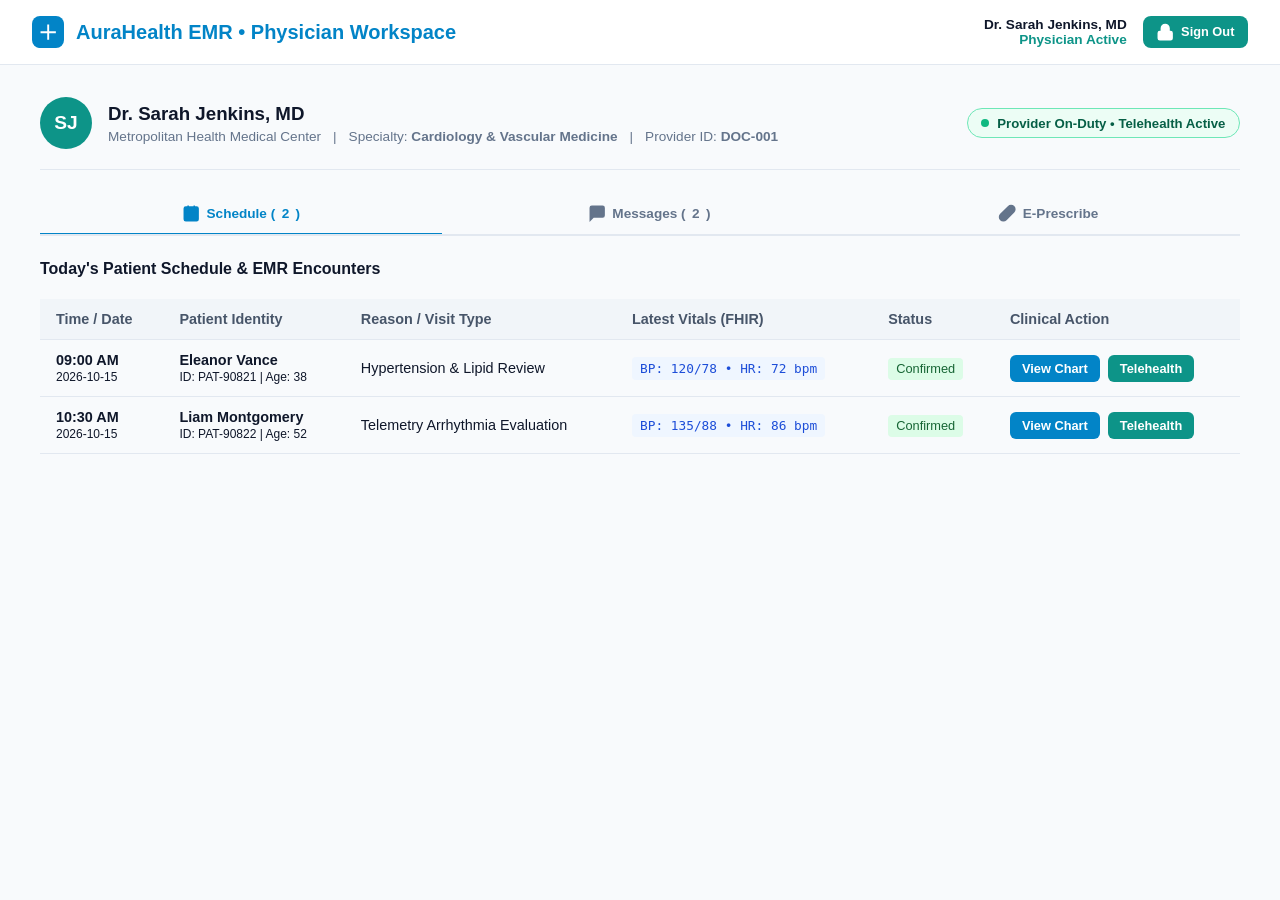
==== doctor-portal.html @ a536557d "Initial commit: Healthcare Management System with GitHub Pages CI/CD" ====
<!DOCTYPE html>
<html lang="en">
<head>
    <meta charset="UTF-8">
    <meta name="viewport" content="width=device-width, initial-scale=1.0">
    <title>Doctor Clinical Workspace | AuraHealth EMR</title>
    <link rel="stylesheet" href="ui.apps/src/main/content/jcr_root/apps/healthcare/clientlibs/clientlib-site/css/site.css">
    <style>
        .compose-card {
            background: #f8fafc;
            border: 1px solid #cbd5e1;
            border-radius: 10px;
            padding: 1.25rem;
            margin-bottom: 1.5rem;
        }
        .brand-icon-box {
            display: inline-flex;
            align-items: center;
            justify-content: center;
            width: 32px;
            height: 32px;
            background: #0284c7;
            color: #ffffff;
            border-radius: 8px;
        }
    </style>
</head>
<body>
    <!-- Doctor Specific Navigation -->
    <header class="app-header">
        <div class="brand-logo">
            <span class="brand-icon-box">
                <svg class="hc-icon" viewBox="0 0 24 24" fill="none" stroke="currentColor" stroke-width="2.5"><path d="M12 2v20M2 12h20"/></svg>
            </span>
            <span>AuraHealth EMR • Physician Workspace</span>
        </div>
        <div style="display:flex; align-items:center; gap: 1rem;">
            <div style="text-align: right; font-size: 0.85rem;">
                <strong id="hdrDocName">Dr. Sarah Jenkins, MD</strong>
                <div style="color: #0d9488; font-weight: 600;" id="hdrDocDept">Physician Active</div>
            </div>
            <button class="btn btn-secondary" style="padding: 0.4rem 0.85rem; font-size: 0.8rem; display:flex; align-items:center; gap:0.4rem;" onclick="logout()">
                <svg class="hc-icon" viewBox="0 0 24 24" fill="none" stroke="currentColor" stroke-width="2"><rect x="3" y="11" width="18" height="11" rx="2" ry="2"/><path d="M7 11V7a5 5 0 0 1 10 0v4"/></svg>
                Sign Out
            </button>
        </div>
    </header>

    <main class="healthcare-container">
        <!-- Physician Profile Banner -->
        <div class="doc-header">
            <div class="doc-header-info">
                <div class="doc-avatar" id="avatarDoc">SJ</div>
                <div>
                    <h3 style="margin:0;" id="bannerDocName">Dr. Sarah Jenkins, MD</h3>
                    <p class="doc-submeta">
                        <span>Metropolitan Health Medical Center</span> |
                        <span>Specialty: <strong id="bannerDocDept">Cardiology & Vascular Medicine</strong></span> |
                        <span>Provider ID: <strong id="bannerDocId">DOC-001</strong></span>
                    </p>
                </div>
            </div>
            <div class="doc-status-badge">
                <span class="online-indicator"></span> Provider On-Duty • Telehealth Active
            </div>
        </div>

        <!-- Doctor Tabs -->
        <div class="doc-tabs">
            <button class="doc-tab-btn active" id="tabDoc1" onclick="switchDocTab('appointments')">
                <svg class="hc-icon" viewBox="0 0 24 24" fill="none" stroke="currentColor" stroke-width="2"><rect x="3" y="4" width="18" height="18" rx="2" ry="2"/><line x1="16" y1="2" x2="16" y2="6"/><line x1="8" y1="2" x2="8" y2="6"/><line x1="3" y1="10" x2="21" y2="10"/></svg>
                Schedule (<span id="cntAppts">0</span>)
            </button>
            <button class="doc-tab-btn" id="tabDoc2" onclick="switchDocTab('inbox')">
                <svg class="hc-icon" viewBox="0 0 24 24" fill="none" stroke="currentColor" stroke-width="2"><path d="M21 15a2 2 0 0 1-2 2H7l-4 4V5a2 2 0 0 1 2-2h14a2 2 0 0 1 2 2z"/></svg>
                Messages (<span id="cntInbox">0</span>)
            </button>
            <button class="doc-tab-btn" id="tabDoc3" onclick="switchDocTab('rx')">
                <svg class="hc-icon" viewBox="0 0 24 24" fill="none" stroke="currentColor" stroke-width="2"><path d="m10.5 20.5 10-10a4.95 4.95 0 1 0-7-7l-10 10a4.95 4.95 0 1 0 7 7Z"/><path d="m8.5 8.5 7 7"/></svg>
                E-Prescribe
            </button>
        </div>

        <!-- TAB 1: Patient Roster & Interactive Chart -->
        <div id="paneAppointments" class="doc-tab-content active">
            <div class="schedule-table-card">
                <h4 style="margin-top:0;">Today's Patient Schedule & EMR Encounters</h4>
                <table class="hc-table">
                    <thead>
                        <tr>
                            <th>Time / Date</th>
                            <th>Patient Identity</th>
                            <th>Reason / Visit Type</th>
                            <th>Latest Vitals (FHIR)</th>
                            <th>Status</th>
                            <th>Clinical Action</th>
                        </tr>
                    </thead>
                    <tbody id="docRosterBody">
                        <!-- Populated by store.js -->
                    </tbody>
                </table>
            </div>

            <!-- Patient Chart Drawer / Modal -->
            <div id="patientChartPanel" class="patient-chart-panel" style="display:none;">
                <div class="chart-header">
                    <div>
                        <h3 id="chartPatientName" style="margin:0;">Patient Name</h3>
                        <span id="chartPatientId" class="badge-vitals">PAT-XXXXX</span>
                    </div>
                    <button class="btn-close" onclick="closeChart()">&times;</button>
                </div>

                <div class="chart-body">
                    <div class="chart-col">
                        <h5 style="margin-top:0;">Clinical History</h5>
                        <form id="patientHistoryForm" class="clinical-entry-form" onsubmit="savePatientClinicalHistory(event)">
                            <div class="form-group">
                                <label for="historyDiagnosisInput">Primary diagnosis</label>
                                <textarea class="hc-textarea" id="historyDiagnosisInput" rows="2" placeholder="No diagnosis recorded"></textarea>
                            </div>
                            <div class="form-group">
                                <label for="historyAllergiesInput">Allergies</label>
                                <textarea class="hc-textarea" id="historyAllergiesInput" rows="2" placeholder="No allergies recorded"></textarea>
                            </div>
                            <button class="btn btn-primary" type="submit">Save clinical history</button>
                        </form>
                        <p id="historySaveStatus" class="clinical-form-status" role="status" aria-live="polite"></p>
                        <details class="clinical-record-section">
                            <summary><span>History entries</span><span id="clinicalHistoryCount" class="clinical-record-count"></span></summary>
                            <div class="clinical-lab-list">
                                <table class="hc-table clinical-history-table">
                                    <thead><tr><th>Saved</th><th>Diagnosis</th><th>Allergies</th><th>Recorded by</th></tr></thead>
                                    <tbody id="clinicalHistoryEntries"></tbody>
                                </table>
                            </div>
                        </details>
                        <details class="clinical-record-section">
                            <summary><span>Active medications</span><span id="chartMedicationCount" class="clinical-record-count"></span></summary>
                            <ul id="chartActiveMedications" class="clinical-medication-list"></ul>
                        </details>
                        <details class="clinical-record-section">
                            <summary><span>Lab results on file</span><span id="chartLabCount" class="clinical-record-count"></span></summary>
                            <div class="clinical-lab-list">
                                <table class="hc-table clinical-lab-table">
                                    <thead><tr><th>Test</th><th>Date</th><th>Result / Status</th><th>Reviewed by</th></tr></thead>
                                    <tbody id="chartLabReportsList"></tbody>
                                </table>
                            </div>
                        </details>
                    </div>
                    <div class="chart-col">
                        <h5 style="margin-top:0;">Add Lab Result</h5>
                        <form id="patientLabForm" class="clinical-entry-form" onsubmit="savePatientLabResult(event)">
                            <div class="form-group"><label for="labTestName">Test / panel</label><input class="hc-input" id="labTestName" type="text" required /></div>
                            <div class="form-group"><label for="labDate">Date performed</label><input class="hc-input" id="labDate" type="date" required /></div>
                            <div class="form-group"><label for="labResult">Result summary</label><textarea class="hc-textarea" id="labResult" rows="3" required></textarea></div>
                            <div class="form-group"><label for="labStatus">Report status</label><select class="hc-select" id="labStatus" required><option value="Preliminary">Preliminary</option><option value="Final" selected>Final</option><option value="Corrected">Corrected</option></select></div>
                            <button class="btn btn-primary" type="submit">Save lab result</button>
                        </form>
                    </div>
                    <div class="chart-col">
                        <h5 style="margin-top:0;">Physician Assessment & Encounter Notes</h5>
                        <textarea id="chartNotesInput" class="hc-textarea" rows="4" placeholder="Enter clinical encounter assessment, notes, or patient instructions..."></textarea>
                        <div style="margin-top: 10px; display: flex; gap: 10px;">
                            <button class="btn btn-primary" onclick="saveDoctorNote()">Save Notes to Patient EHR</button>
                            <button class="btn btn-secondary" onclick="openRxForPatient()">Write Rx Prescription</button>
                        </div>
                    </div>
                    <div class="chart-col">
                        <h5 style="margin-top:0;">Record Patient Vitals</h5>
                        <form id="patientVitalsForm" class="clinical-entry-form" onsubmit="savePatientVitals(event)">
                            <div class="clinical-form-grid">
                                <div class="form-group"><label for="vitalDate">Recorded date</label><input class="hc-input" id="vitalDate" type="date" required /></div>
                                <div class="form-group"><label for="vitalSystolic">Systolic (mmHg)</label><input class="hc-input" id="vitalSystolic" type="number" min="60" max="250" required /></div>
                                <div class="form-group"><label for="vitalDiastolic">Diastolic (mmHg)</label><input class="hc-input" id="vitalDiastolic" type="number" min="30" max="150" required /></div>
                                <div class="form-group"><label for="vitalHeartRate">Heart rate (bpm)</label><input class="hc-input" id="vitalHeartRate" type="number" min="20" max="250" required /></div>
                                <div class="form-group"><label for="vitalSpo2">SpO2 (%)</label><input class="hc-input" id="vitalSpo2" type="number" min="50" max="100" step="0.1" required /></div>
                                <div class="form-group"><label for="vitalGlucose">Fasting glucose (mg/dL)</label><input class="hc-input" id="vitalGlucose" type="number" min="20" max="1000" step="0.1" required /></div>
                            </div>
                            <button class="btn btn-primary" type="submit">Save vitals</button>
                        </form>
                    </div>
                </div>
                <p id="chartUpdateStatus" class="text-muted" role="status" aria-live="polite"></p>
            </div>
        </div>

        <!-- TAB 2: Communications Center (Patients & Peer Doctors) -->
        <div id="paneInbox" class="doc-tab-content">
            <div class="inbox-card">
                <!-- Compose New Message -->
                <div class="compose-card">
                    <div style="display:flex; justify-content:space-between; align-items:center; margin-bottom:1rem;">
                        <h4 style="margin:0; display:flex; align-items:center; gap:0.4rem;">
                            <svg class="hc-icon" viewBox="0 0 24 24" fill="none" stroke="currentColor" stroke-width="2"><path d="M4 4h16c1.1 0 2 .9 2 2v12c0 1.1-.9 2-2 2H4c-1.1 0-2-.9-2-2V6c0-1.1.9-2 2-2z"/><polyline points="22,6 12,13 2,6"/></svg>
                            Compose Message to Doctor or Patient
                        </h4>
                        <span>Clinical Collaboration & Cross-Referrals</span>
                    </div>

                    <form id="composeForm" onsubmit="sendComposedMessage(event)">
                        <div class="form-row">
                            <div class="form-group">
                                <label>Recipient Category *</label>
                                <select id="recipientCategory" class="hc-select" onchange="updateRecipientDropdown()">
                                    <option value="doctor">Consulting Physician / Specialist (Peer Consult)</option>
                                    <option value="patient">Patient (Direct Care Directive)</option>
                                </select>
                            </div>
                            <div class="form-group">
                                <label>Select Specific Recipient *</label>
                                <select id="recipientSelect" class="hc-select">
                                    <!-- Populated dynamically -->
                                </select>
                            </div>
                        </div>

                        <div class="form-group">
                            <label>Consultation Subject *</label>
                            <input type="text" id="composeSubject" class="hc-input" required placeholder="e.g. Holter ECG Cross-Referral or Lab Clarification" />
                        </div>

                        <div class="form-group">
                            <label>Confidential Clinical Message *</label>
                            <textarea id="composeBody" rows="3" class="hc-textarea" required placeholder="Type clinical observations, telemetry inquiry, or patient update..."></textarea>
                        </div>

                        <button type="submit" class="btn btn-primary">Transmit Encrypted Direct Message</button>
                    </form>
                </div>

                <h4 style="margin:1.5rem 0 1rem 0;">My Communications & Inbound Threads:</h4>
                <div class="messages-list" id="docMessagesList">
                    <!-- Populated dynamically -->
                </div>

            </div>
        </div>

        <!-- TAB 3: E-Prescribing System -->
        <div id="paneRx" class="doc-tab-content">
            <div class="rx-card">
                <h4 style="margin-top:0;">E-Prescribing & Pharmacy Order System (NCPDP / FHIR)</h4>
                <form id="rxForm" onsubmit="issueRx(event)">
                    <div class="form-row">
                        <div class="form-group">
                            <label>Target Patient *</label>
                            <select id="rxPatientSelect" class="hc-select" onchange="updateRxPatientFields()">
                                <option value="PAT-90821" data-name="Eleanor Vance">Eleanor Vance (PAT-90821)</option>
                                <option value="PAT-90822" data-name="Liam Montgomery">Liam Montgomery (PAT-90822)</option>
                                <option value="PAT-90823" data-name="Grace Thorne">Grace Thorne (PAT-90823)</option>
                            </select>
                        </div>
                        <div class="form-group">
                            <label>Patient ID / MRN</label>
                            <input type="text" id="rxPatientId" class="hc-input" value="PAT-90821" readonly style="background:#f1f5f9;" />
                        </div>
                    </div>

                    <div class="form-row">
                        <div class="form-group">
                            <label>Medication Name & Strength *</label>
                            <input type="text" id="rxMedName" class="hc-input" value="Lisinopril 10mg Oral Tablet" required />
                        </div>
                        <div class="form-group">
                            <label>Dosage Instructions (Sig) *</label>
                            <input type="text" id="rxDosage" class="hc-input" value="Take 1 tablet daily in the morning" required />
                        </div>
                    </div>

                    <div class="form-row">
                        <div class="form-group">
                            <label>Quantity / Supply</label>
                            <input type="text" id="rxQuantity" class="hc-input" value="30 Tablets (30 Days)" required />
                        </div>
                        <div class="form-group">
                            <label>Refills</label>
                            <select id="rxRefills" class="hc-select">
                                <option value="3 Refills">3 Refills</option>
                                <option value="2 Refills">2 Refills</option>
                                <option value="1 Refill">1 Refill</option>
                                <option value="0 Refills">0 Refills</option>
                            </select>
                        </div>
                    </div>

                    <div class="form-group">
                        <label>Designated Patient Pharmacy</label>
                        <select id="rxPharmacy" class="hc-select">
                            <option value="CVS Pharmacy #4190 (Main St)">CVS Pharmacy #4190 (Main St)</option>
                            <option value="Walgreens Pharmacy #1209">Walgreens Pharmacy #1209</option>
                            <option value="Hospital Inpatient Dispensary">Hospital Central Dispensary</option>
                        </select>
                    </div>

                    <button type="submit" class="btn btn-primary" id="btnSignRx" style="display:inline-flex; align-items:center; gap:0.4rem;">
                        <svg class="hc-icon" viewBox="0 0 24 24" fill="none" stroke="currentColor" stroke-width="2"><path d="M12 20h9"/><path d="M16.5 3.5a2.121 2.121 0 0 1 3 3L7 19l-4 1 1-4L16.5 3.5z"/></svg>
                        Sign & Transmit E-Prescription
                    </button>
                </form>
                <div id="rxResultBox" class="alert-box" style="display:none; margin-top: 15px;"></div>
            </div>
        </div>
    </main>

    <script src="ui.apps/src/main/content/jcr_root/apps/healthcare/clientlibs/clientlib-site/js/store.js"></script>
    <script>
        let currentUser = HealthcareStore.getCurrentUser();
        if (!currentUser || currentUser.role !== 'doctor') {
            currentUser = { role: 'doctor', id: 'DOC-001', name: 'Dr. Sarah Jenkins, MD' };
            HealthcareStore.setCurrentUser(currentUser);
        }

        document.getElementById('hdrDocName').innerText = currentUser.name;
        document.getElementById('bannerDocName').innerText = currentUser.name;
        document.getElementById('bannerDocId').innerText = currentUser.id;
        const initials = currentUser.name.replace('Dr. ', '').split(' ').map(n=>n[0]).join('').substring(0,2);
        document.getElementById('avatarDoc').innerText = initials || 'MD';
        let selectedChartPatientId = null;

        function updateRecipientDropdown() {
            const cat = document.getElementById('recipientCategory').value;
            const sel = document.getElementById('recipientSelect');
            const dir = HealthcareStore.getDirectory();

            if (cat === 'doctor') {
                const others = dir.doctors.filter(d => d.id !== currentUser.id);
                sel.innerHTML = others.map(d => `
                    <option value="${d.id}" data-name="${d.name}" data-role="doctor">
                        ${d.name} (${d.department})
                    </option>
                `).join('');
            } else {
                sel.innerHTML = dir.patients.map(p => `
                    <option value="${p.id}" data-name="${p.name}" data-role="patient">
                        ${p.name} (ID: ${p.id})
                    </option>
                `).join('');
            }
        }

        function sendComposedMessage(event) {
            event.preventDefault();
            const sel = document.getElementById('recipientSelect');
            const opt = sel.options[sel.selectedIndex];
            if (!opt) return;

            const newMsg = {
                id: 'MSG-' + Math.floor(1000 + Math.random() * 9000),
                fromId: currentUser.id,
                fromName: currentUser.name,
                fromRole: 'doctor',
                toId: sel.value,
                toName: opt.getAttribute('data-name'),
                toRole: opt.getAttribute('data-role'),
                subject: document.getElementById('composeSubject').value,
                body: document.getElementById('composeBody').value,
                timestamp: 'Just now',
                category: opt.getAttribute('data-role') === 'doctor' ? 'Peer Physician Referral' : 'Doctor Clinical Directive',
                replies: []
            };

            HealthcareStore.addMessage(newMsg);
            alert(`Message encrypted and delivered to ${newMsg.toName}!`);
            document.getElementById('composeSubject').value = '';
            document.getElementById('composeBody').value = '';
            renderDoctorWorkspace();
        }

        function renderDoctorWorkspace() {
            const state = HealthcareStore.getState();

            document.getElementById('cntAppts').innerText = state.appointments.length;
            const tbody = document.getElementById('docRosterBody');
            tbody.innerHTML = state.appointments.map(item => {
                const isPending = item.status === 'Pending Confirmation';
                const statusBadge = isPending 
                    ? `<span style="background:#fef3c7; color:#92400e; padding:3px 8px; border-radius:4px; font-weight:600; font-size:0.8rem;">Pending Review</span>`
                    : (item.status === 'Declined'
                        ? `<span style="background:#fee2e2; color:#991b1b; padding:3px 8px; border-radius:4px; font-weight:600; font-size:0.8rem;">Declined</span>`
                        : `<span class="badge-success">${item.status}</span>`);

                return `
                <tr>
                    <td><strong>${item.time}</strong><br><small class="text-muted">${item.date}</small></td>
                    <td>
                        <div><strong>${item.patientName}</strong></div>
                        <small class="text-muted">ID: ${item.patientId} | Age: ${item.age || 38}</small>
                    </td>
                    <td>${item.type}</td>
                    <td><span class="badge-vitals">${(() => {
                        const latestVitals = HealthcareStore.getClinicalRecord(item.patientId).vitals.slice(-1)[0];
                        return latestVitals ? `BP: ${latestVitals.bloodPressure} • HR: ${latestVitals.heartRate} bpm` : (item.vitals || 'No vitals recorded');
                    })()}</span></td>
                    <td>${statusBadge}</td>
                    <td>
                        <div class="action-buttons-group">
                            ${isPending ? `
                                <button class="btn-sm btn-primary" style="background:#16a34a;" onclick="confirmDoctorAppointment('${item.id}', '${item.patientName}')">
                                    Approve & Confirm
                                </button>
                                <button class="btn-sm btn-secondary" style="background:#dc2626;" onclick="declineDoctorAppointment('${item.id}', '${item.patientName}')">
                                    Decline
                                </button>
                            ` : `
                                <button class="btn-sm btn-primary" onclick="openChart('${item.patientId}', '${item.patientName}')">
                                    View Chart
                                </button>
                                <button class="btn-sm btn-secondary" onclick="startTelehealth('${item.patientName}')">
                                    Telehealth
                                </button>
                            `}
                        </div>
                    </td>
                </tr>
            `;}).join('');

            const relevantMessages = state.messages.filter(m => m.toId === currentUser.id || m.fromId === currentUser.id);
            document.getElementById('cntInbox').innerText = relevantMessages.length;
            const msgList = document.getElementById('docMessagesList');
            const expandedThreads = new Set(Array.from(
                msgList.querySelectorAll('.conversation-thread[open]'),
                thread => thread.dataset.threadId
            ));

            if (relevantMessages.length === 0) {
                msgList.innerHTML = '<p class="text-muted" style="padding:1rem;">No message threads found.</p>';
            } else {
                msgList.innerHTML = relevantMessages.map(m => {
                    const isOutbound = m.fromId === currentUser.id;
                    const isPeer = m.fromRole === 'doctor' && m.toRole === 'doctor';
                    const categoryLabel = isPeer ? 'Physician Peer Consult' : (isOutbound ? 'Outbound to Patient' : 'Inbound Patient Query');
                    const counterpartName = isOutbound ? m.toName : m.fromName;
                    const replies = HealthcareStore.getMessageReplies(m);
                    const latestMessage = replies.length ? replies[replies.length - 1] : { authorName: m.fromName, text: m.body };

                    return `
                        <details class="conversation-thread" data-thread-id="${m.id}">
                            <summary class="conversation-summary">
                                <div class="conversation-summary-main">
                                    <p class="conversation-context">${categoryLabel} with ${counterpartName}</p>
                                    <h5 class="conversation-subject">${m.subject}</h5>
                                    <p class="conversation-preview"><strong>${latestMessage.authorName || 'Care Team'}:</strong> ${latestMessage.text || m.body}</p>
                                </div>
                                <span class="conversation-count">${replies.length + 1} ${replies.length === 0 ? 'message' : 'messages'}</span>
                            </summary>
                            <div class="conversation-history">
                            <div class="conversation-entry">
                                <div class="conversation-entry-meta"><strong>${m.fromName}</strong><span>${m.timestamp}</span></div>
                                <p class="conversation-entry-label">Original message</p>
                                <p class="conversation-body">${m.body}</p>
                            </div>
                            ${replies.map(reply => `
                                <div class="conversation-entry conversation-reply">
                                    <div class="conversation-entry-meta"><strong>${reply.authorName || 'Care Team'}</strong><span>${reply.timestamp || ''}</span></div>
                                    <p class="conversation-body">${reply.text}</p>
                                </div>
                            `).join('')}
                            <div class="conversation-actions">
                                <button type="button" class="btn-sm btn-secondary" onclick="toggleDoctorReply('${m.id}')">Reply</button>
                            </div>
                            <form id="doctorReplyForm-${m.id}" class="conversation-reply-form" hidden onsubmit="sendDoctorReply(event, '${m.id}')">
                                <label for="doctorReplyText-${m.id}">Your reply</label>
                                <textarea id="doctorReplyText-${m.id}" class="hc-textarea" rows="3" required placeholder="Write a reply in this conversation..."></textarea>
                                <div class="conversation-reply-actions">
                                    <button type="submit" class="btn btn-primary">Send reply</button>
                                    <button type="button" class="btn btn-secondary" onclick="toggleDoctorReply('${m.id}')">Cancel</button>
                                </div>
                            </form>
                            </div>
                        </details>
                    `;
                }).join('');
                expandedThreads.forEach(threadId => {
                    const thread = Array.from(msgList.querySelectorAll('.conversation-thread'))
                        .find(item => item.dataset.threadId === threadId);
                    if (thread) thread.open = true;
                });
            }
        }

        function switchDocTab(tab) {
            document.getElementById('tabDoc1').classList.toggle('active', tab === 'appointments');
            document.getElementById('tabDoc2').classList.toggle('active', tab === 'inbox');
            document.getElementById('tabDoc3').classList.toggle('active', tab === 'rx');

            document.getElementById('paneAppointments').classList.toggle('active', tab === 'appointments');
            document.getElementById('paneInbox').classList.toggle('active', tab === 'inbox');
            document.getElementById('paneRx').classList.toggle('active', tab === 'rx');
        }

        function openChart(patientId, patientName) {
            selectedChartPatientId = patientId;
            document.getElementById('chartPatientName').innerText = patientName;
            document.getElementById('chartPatientId').innerText = patientId;
            document.getElementById('vitalDate').value = new Date().toISOString().split('T')[0];
            document.getElementById('labDate').value = new Date().toISOString().split('T')[0];
            document.getElementById('chartUpdateStatus').textContent = '';
            document.getElementById('historySaveStatus').textContent = '';
            document.getElementById('patientHistoryForm').reset();
            renderDoctorClinicalHistory(patientId);
            document.getElementById('patientChartPanel').style.display = 'block';
            document.getElementById('patientChartPanel').scrollIntoView({ behavior: 'auto', block: 'start' });
        }

        function renderDoctorClinicalHistory(patientId) {
            const record = HealthcareStore.getClinicalRecord(patientId);
            const historyEntries = record.historyEntries || [];

            const historyBody = document.getElementById('clinicalHistoryEntries');
            document.getElementById('clinicalHistoryCount').textContent = `${historyEntries.length} ${historyEntries.length === 1 ? 'entry' : 'entries'}`;
            historyBody.replaceChildren();
            if (!historyEntries.length) {
                const row = historyBody.insertRow();
                const cell = row.insertCell();
                cell.colSpan = 4;
                cell.textContent = 'No previous clinical history recorded.';
            } else {
                historyEntries.slice().reverse().forEach(entry => {
                    const row = historyBody.insertRow();
                    const savedAt = entry.updatedAt && !Number.isNaN(new Date(entry.updatedAt).getTime())
                        ? new Date(entry.updatedAt).toLocaleString()
                        : 'Date not recorded';
                    [savedAt, entry.primaryDiagnosis || 'Not recorded', entry.allergies || 'Not recorded', entry.updatedBy || 'Not recorded']
                        .forEach(value => { row.insertCell().textContent = value; });
                });
            }

            const labReports = record.labReports || [];
            const labList = document.getElementById('chartLabReportsList');
            document.getElementById('chartLabCount').textContent = `${labReports.length} ${labReports.length === 1 ? 'report' : 'reports'}`;
            labList.replaceChildren();
            if (!labReports.length) {
                const row = labList.insertRow();
                const cell = row.insertCell();
                cell.colSpan = 4;
                cell.textContent = 'No lab results recorded.';
            } else {
                labReports.forEach(lab => {
                    const row = labList.insertRow();
                    [lab.test, lab.date, `${lab.result} / ${lab.status || 'Final'}`, lab.doctorName || 'Not recorded'].forEach(value => {
                        row.insertCell().textContent = value;
                    });
                });
            }

            const activeMedications = HealthcareStore.getActiveMedications(patientId);
            const medicationList = document.getElementById('chartActiveMedications');
            const prescriptionCount = activeMedications.reduce((count, medication) => count + medication.prescriptionCount, 0);
            document.getElementById('chartMedicationCount').textContent = `${prescriptionCount} ${prescriptionCount === 1 ? 'prescription' : 'prescriptions'} · ${activeMedications.length} ${activeMedications.length === 1 ? 'medication' : 'medications'}`;
            medicationList.replaceChildren();
            if (!activeMedications.length) {
                const item = document.createElement('li');
                item.textContent = 'No medications recorded.';
                medicationList.appendChild(item);
                return;
            }
            activeMedications.forEach(prescription => {
                const item = document.createElement('li');
                const duplicateLabel = prescription.prescriptionCount > 1 ? ` (${prescription.prescriptionCount} prescriptions)` : '';
                item.textContent = `${prescription.medication} - ${prescription.dosage}${duplicateLabel}`;
                medicationList.appendChild(item);
            });
        }

        function savePatientClinicalHistory(event) {
            event.preventDefault();
            const primaryDiagnosis = document.getElementById('historyDiagnosisInput').value.trim();
            const allergies = document.getElementById('historyAllergiesInput').value.trim();
            if (!primaryDiagnosis && !allergies) {
                document.getElementById('historySaveStatus').textContent = 'Enter a diagnosis or allergy before saving.';
                return;
            }

            HealthcareStore.saveClinicalHistory(selectedChartPatientId, {
                primaryDiagnosis: primaryDiagnosis,
                allergies: allergies,
                updatedBy: currentUser.name
            });
            renderDoctorClinicalHistory(selectedChartPatientId);
            document.getElementById('patientHistoryForm').reset();
            document.getElementById('historySaveStatus').textContent = 'Saved. The fields are clear for the next history entry.';
        }

        function savePatientVitals(event) {
            event.preventDefault();
            const bloodPressure = `${document.getElementById('vitalSystolic').value}/${document.getElementById('vitalDiastolic').value}`;
            HealthcareStore.savePatientVitals(selectedChartPatientId, {
                date: document.getElementById('vitalDate').value,
                bloodPressure: bloodPressure,
                heartRate: document.getElementById('vitalHeartRate').value,
                spo2: document.getElementById('vitalSpo2').value,
                glucose: document.getElementById('vitalGlucose').value,
                recordedBy: currentUser.name
            });
            document.getElementById('chartUpdateStatus').textContent = 'Vitals saved to this patient record. The patient portal will show the update after refresh.';
            document.getElementById('patientVitalsForm').reset();
            document.getElementById('vitalDate').value = new Date().toISOString().split('T')[0];
            renderDoctorWorkspace();
        }

        function savePatientLabResult(event) {
            event.preventDefault();
            HealthcareStore.addLabResult(selectedChartPatientId, {
                test: document.getElementById('labTestName').value.trim(),
                date: document.getElementById('labDate').value,
                result: document.getElementById('labResult').value.trim(),
                status: document.getElementById('labStatus').value,
                doctorName: currentUser.name
            });
            document.getElementById('chartUpdateStatus').textContent = 'Lab result saved to this patient record. The patient portal will show the update after refresh.';
            document.getElementById('patientLabForm').reset();
            document.getElementById('labDate').value = new Date().toISOString().split('T')[0];
            renderDoctorClinicalHistory(selectedChartPatientId);
        }

        function confirmDoctorAppointment(appointmentId, patientName) {
            HealthcareStore.updateAppointmentStatus(appointmentId, 'Confirmed');
            alert(`Appointment for ${patientName} has been officially approved and confirmed!`);
            renderDoctorWorkspace();
        }

        function declineDoctorAppointment(appointmentId, patientName) {
            if (confirm(`Are you sure you want to decline this appointment request for ${patientName}?`)) {
                HealthcareStore.updateAppointmentStatus(appointmentId, 'Declined');
                renderDoctorWorkspace();
            }
        }

        function closeChart() {
            document.getElementById('patientChartPanel').style.display = 'none';
        }

        function saveDoctorNote() {
            alert('Clinical assessment noted on patient medical record.');
            document.getElementById('chartNotesInput').value = '';
            closeChart();
        }

        function openRxForPatient() {
            switchDocTab('rx');
        }

        function toggleDoctorReply(messageId) {
            const form = document.getElementById(`doctorReplyForm-${messageId}`);
            form.hidden = !form.hidden;
            if (!form.hidden) form.querySelector('textarea').focus();
        }

        function sendDoctorReply(event, messageId) {
            event.preventDefault();
            const form = event.currentTarget;
            const reply = form.querySelector('textarea').value.trim();
            if (!reply) return;

            HealthcareStore.replyMessage(messageId, {
                fromName: currentUser.name,
                fromId: currentUser.id,
                fromRole: 'doctor',
                text: reply,
                timestamp: 'Just now'
            });

            renderDoctorWorkspace();
        }

        function updateRxPatientFields() {
            const sel = document.getElementById('rxPatientSelect');
            document.getElementById('rxPatientId').value = sel.value;
        }

        function issueRx(event) {
            event.preventDefault();
            const sel = document.getElementById('rxPatientSelect');
            const opt = sel.options[sel.selectedIndex];

            const rx = {
                rxNumber: 'RX-' + Math.floor(100000 + Math.random() * 900000),
                patientName: opt.getAttribute('data-name'),
                patientId: sel.value,
                doctorName: currentUser.name,
                medication: document.getElementById('rxMedName').value,
                dosage: document.getElementById('rxDosage').value,
                quantity: document.getElementById('rxQuantity').value,
                refills: document.getElementById('rxRefills').value,
                pharmacy: document.getElementById('rxPharmacy').value,
                date: new Date().toISOString().split('T')[0],
                status: 'Active / Sent to Pharmacy'
            };
            HealthcareStore.addPrescription(rx);
            const box = document.getElementById('rxResultBox');
            box.style.display = 'block';
            box.innerHTML = `<strong>E-Prescription Successfully Issued!</strong> RX ID: <code>${rx.rxNumber}</code>. Transmitted to ${rx.pharmacy} for ${rx.patientName}.`;
        }

        function startTelehealth(patient) {
            alert(`Launching HIPAA-compliant WebRTC Telehealth Session with ${patient}...\nRoom ID: TELEHEALTH-${Math.floor(1000 + Math.random() * 9000)}`);
        }

        function logout() {
            HealthcareStore.setCurrentUser(null);
            window.location.href = 'login.html';
        }

        document.addEventListener('DOMContentLoaded', () => {
            updateRecipientDropdown();
            renderDoctorWorkspace();
        });
    </script>
</body>
</html>
---- ui.apps/src/main/content/jcr_root/apps/healthcare/clientlibs/clientlib-site/css/site.css ----
:root {
    --hc-primary: #0284c7;
    --hc-primary-dark: #0369a1;
    --hc-secondary: #0d9488;
    --hc-bg: #f8fafc;
    --hc-surface: #ffffff;
    --hc-text-main: #0f172a;
    --hc-text-muted: #64748b;
    --hc-border: #e2e8f0;
    --hc-success: #10b981;
    --hc-shadow: 0 4px 6px -1px rgb(0 0 0 / 0.1), 0 2px 4px -2px rgb(0 0 0 / 0.1);
    --hc-radius: 12px;
}

/* Enterprise SVG Icon Helpers */
.hc-icon {
    display: inline-block;
    width: 1.15rem;
    height: 1.15rem;
    vertical-align: -0.15rem;
    fill: currentColor;
    flex-shrink: 0;
}
.hc-icon-lg {
    width: 1.75rem;
    height: 1.75rem;
    vertical-align: middle;
}
.hc-icon-xl {
    width: 2.25rem;
    height: 2.25rem;
    vertical-align: middle;
}

body {
    font-family: -apple-system, BlinkMacSystemFont, "Segoe UI", Roboto, Helvetica, Arial, sans-serif;
    background-color: var(--hc-bg);
    color: var(--hc-text-main);
    margin: 0;
    padding: 0;
}

.healthcare-container {
    max-width: 1200px;
    margin: 0 auto;
    padding: 2rem 1rem;
}

/* Nav & Header */
.app-header {
    background: #ffffff;
    border-bottom: 1px solid var(--hc-border);
    padding: 1rem 2rem;
    display: flex;
    justify-content: space-between;
    align-items: center;
    position: sticky;
    top: 0;
    z-index: 100;
}

.brand-logo {
    display: flex;
    align-items: center;
    gap: 0.75rem;
    font-weight: 700;
    font-size: 1.25rem;
    color: var(--hc-primary);
}

.brand-icon {
    font-size: 1.75rem;
}

.nav-links {
    display: flex;
    gap: 1.5rem;
}

.nav-links a {
    text-decoration: none;
    color: var(--hc-text-muted);
    font-weight: 500;
    transition: color 0.2s;
}

.nav-links a:hover, .nav-links a.active {
    color: var(--hc-primary);
}

/* Grid & Layouts */
.grid-2 {
    display: grid;
    grid-template-columns: 1fr 1fr;
    gap: 1.5rem;
    margin-top: 2rem;
}

@media (max-width: 868px) {
    .grid-2 {
        grid-template-columns: 1fr;
    }
}

/* Doctor Directory */
.cmp-doctor-directory {
    background: var(--hc-surface);
    border-radius: var(--hc-radius);
    padding: 1.75rem;
    box-shadow: var(--hc-shadow);
    margin-bottom: 2rem;
}

.directory-header {
    margin-bottom: 1.5rem;
}

.directory-title {
    margin: 0 0 0.5rem 0;
    font-size: 1.5rem;
}

.directory-subtitle {
    margin: 0 0 1rem 0;
    color: var(--hc-text-muted);
    font-size: 0.95rem;
}

.doctor-cards-grid {
    display: grid;
    grid-template-columns: repeat(auto-fill, minmax(260px, 1fr));
    gap: 1.25rem;
}

.doctor-card {
    border: 1px solid var(--hc-border);
    border-radius: var(--hc-radius);
    padding: 1.25rem;
    position: relative;
    background: #ffffff;
    display: flex;
    flex-direction: column;
    justify-content: space-between;
    transition: transform 0.2s, box-shadow 0.2s;
}

.doctor-card:hover {
    transform: translateY(-2px);
    box-shadow: var(--hc-shadow);
}

.doctor-card-badge {
    position: absolute;
    top: 1rem;
    right: 1rem;
    background: #e0f2fe;
    color: #0369a1;
    font-size: 0.75rem;
    font-weight: 600;
    padding: 0.25rem 0.6rem;
    border-radius: 9999px;
}

.doctor-name {
    margin: 0.5rem 0 0.75rem 0;
    font-size: 1.15rem;
}

.doctor-meta {
    display: flex;
    flex-direction: column;
    gap: 0.4rem;
    font-size: 0.85rem;
    color: var(--hc-text-muted);
    margin-bottom: 1.25rem;
}

/* Appointment Booking */
.cmp-appointment-booking {
    background: var(--hc-surface);
    border-radius: var(--hc-radius);
    padding: 1.75rem;
    box-shadow: var(--hc-shadow);
}

.booking-header h3 {
    margin: 0 0 0.5rem 0;
}

.booking-header p {
    margin: 0 0 1.5rem 0;
    color: var(--hc-text-muted);
}

.form-row {
    display: grid;
    grid-template-columns: 1fr 1fr;
    gap: 1rem;
    margin-bottom: 1rem;
}

@media (max-width: 600px) {
    .form-row {
        grid-template-columns: 1fr;
    }
}

.form-group {
    display: flex;
    flex-direction: column;
    gap: 0.4rem;
    margin-bottom: 1rem;
}

.form-group label {
    font-size: 0.875rem;
    font-weight: 600;
    color: #334155;
}

.hc-input, .hc-select, .hc-textarea {
    width: 100%;
    box-sizing: border-box;
    padding: 0.75rem 1rem;
    border: 1px solid var(--hc-border);
    border-radius: 8px;
    font-size: 0.95rem;
    outline: none;
    transition: border-color 0.2s;
}

.hc-input:focus, .hc-select:focus, .hc-textarea:focus {
    border-color: var(--hc-primary);
}

.btn {
    padding: 0.75rem 1.5rem;
    border-radius: 8px;
    font-size: 0.95rem;
    font-weight: 600;
    cursor: pointer;
    border: none;
    transition: background 0.2s;
}

.btn-primary {
    background-color: var(--hc-primary);
    color: #ffffff;
}

.btn-primary:hover {
    background-color: var(--hc-primary-dark);
}

.btn-secondary {
    background-color: var(--hc-secondary);
    color: #ffffff;
}

.btn-secondary:hover {
    background-color: #0f766e;
}

/* Patient Portal */
.cmp-patient-portal {
    background: var(--hc-surface);
    border-radius: var(--hc-radius);
    padding: 1.75rem;
    box-shadow: var(--hc-shadow);
    margin-bottom: 2rem;
}

.portal-header {
    display: flex;
    justify-content: space-between;
    align-items: center;
    border-bottom: 1px solid var(--hc-border);
    padding-bottom: 1rem;
    margin-bottom: 1.5rem;
}

.portal-user-info {
    display: flex;
    align-items: center;
    gap: 1rem;
}

.user-avatar {
    width: 48px;
    height: 48px;
    border-radius: 50%;
    background: #0284c7;
    color: #ffffff;
    display: flex;
    align-items: center;
    justify-content: center;
    font-weight: 700;
    font-size: 1.1rem;
}

.portal-badge {
    background: #ecfdf5;
    color: #065f46;
    border: 1px solid #a7f3d0;
    padding: 0.35rem 0.75rem;
    border-radius: 9999px;
    font-size: 0.8rem;
    font-weight: 600;
}

.vitals-grid {
    display: grid;
    grid-template-columns: repeat(auto-fit, minmax(180px, 1fr));
    gap: 1rem;
    margin-bottom: 2rem;
}

.vital-card {
    background: #f8fafc;
    border: 1px solid var(--hc-border);
    border-radius: 8px;
    padding: 1rem;
    display: flex;
    flex-direction: column;
}

.vital-label {
    font-size: 0.8rem;
    color: var(--hc-text-muted);
}

.vital-val {
    font-size: 1.4rem;
    font-weight: 700;
    margin: 0.3rem 0;
    color: var(--hc-primary);
}

.status-normal {
    font-size: 0.75rem;
    color: var(--hc-success);
    font-weight: 600;
}

/* Table */
.hc-table {
    width: 100%;
    border-collapse: collapse;
}

.hc-table th, .hc-table td {
    padding: 0.75rem 1rem;
    text-align: left;
    border-bottom: 1px solid var(--hc-border);
    font-size: 0.9rem;
}

.hc-table th {
    background: #f1f5f9;
    color: #475569;
    font-weight: 600;
}

.badge-success {
    background: #dcfce7;
    color: #166534;
    padding: 0.2rem 0.5rem;
    border-radius: 4px;
    font-size: 0.8rem;
}

.link-download {
    color: var(--hc-primary);
    text-decoration: none;
    font-weight: 500;
}

.link-download:hover {
    text-decoration: underline;
}

/* Consultation Component */
.cmp-consultation-request {
    background: var(--hc-surface);
    border-radius: var(--hc-radius);
    padding: 1.75rem;
    box-shadow: var(--hc-shadow);
}

.security-guarantee {
    background: #f0fdf4;
    border: 1px solid #bbf7d0;
    color: #166534;
    padding: 0.75rem 1rem;
    border-radius: 8px;
    font-size: 0.85rem;
    margin: 1rem 0 1.5rem 0;
}

.alert-box {
    margin-top: 1rem;
    padding: 1rem;
    border-radius: 8px;
    background: #f0fdf4;
    border: 1px solid #86efac;
    color: #166534;
    font-weight: 500;
}


/* Doctor Portal Styles */
.cmp-doctor-portal {
    background: var(--hc-surface);
    border-radius: var(--hc-radius);
    padding: 1.75rem;
    box-shadow: var(--hc-shadow);
    margin-bottom: 2rem;
}

.doc-header {
    display: flex;
    justify-content: space-between;
    align-items: center;
    border-bottom: 1px solid var(--hc-border);
    padding-bottom: 1.25rem;
    margin-bottom: 1.5rem;
    flex-wrap: wrap;
    gap: 1rem;
}

.doc-header-info {
    display: flex;
    align-items: center;
    gap: 1rem;
}

.doc-avatar {
    width: 52px;
    height: 52px;
    border-radius: 50%;
    background: #0d9488;
    color: #ffffff;
    display: flex;
    align-items: center;
    justify-content: center;
    font-weight: 700;
    font-size: 1.2rem;
}

.doc-submeta {
    margin: 0.25rem 0 0 0;
    color: var(--hc-text-muted);
    font-size: 0.85rem;
    display: flex;
    gap: 0.75rem;
    flex-wrap: wrap;
}

.doc-status-badge {
    background: #ecfdf5;
    color: #065f46;
    border: 1px solid #6ee7b7;
    padding: 0.4rem 0.85rem;
    border-radius: 9999px;
    font-size: 0.825rem;
    font-weight: 600;
    display: flex;
    align-items: center;
    gap: 0.5rem;
}

.online-indicator {
    width: 8px;
    height: 8px;
    border-radius: 50%;
    background-color: #10b981;
}

.doc-tabs {
    display: flex;
    flex-wrap: nowrap;
    gap: 0.25rem;
    border-bottom: 2px solid var(--hc-border);
    margin-bottom: 1.5rem;
    overflow: hidden;
    width: 100%;
}

.doc-tab-btn {
    background: none;
    border: none;
    padding: 0.65rem 0.85rem;
    font-size: 0.85rem;
    font-weight: 600;
    color: var(--hc-text-muted);
    cursor: pointer;
    border-bottom: 3px solid transparent;
    margin-bottom: -2px;
    transition: all 0.2s;
    white-space: nowrap;
    display: inline-flex;
    align-items: center;
    gap: 0.4rem;
    flex: 1 1 auto;
    justify-content: center;
}

.doc-tab-btn:hover {
    color: var(--hc-primary);
}

.doc-tab-btn.active {
    color: var(--hc-primary);
    border-bottom-color: var(--hc-primary);
}

.doc-tab-content {
    display: none;
}

.doc-tab-content.active {
    display: block;
}

.badge-vitals {
    background: #eff6ff;
    color: #1d4ed8;
    padding: 0.25rem 0.5rem;
    border-radius: 4px;
    font-size: 0.8rem;
    font-family: monospace;
}

.action-buttons-group {
    display: flex;
    gap: 0.5rem;
}

.btn-sm {
    padding: 0.4rem 0.75rem;
    font-size: 0.8rem;
    border-radius: 6px;
    cursor: pointer;
    border: none;
    font-weight: 600;
}

/* Patient Chart Panel */
.patient-chart-panel {
    margin-top: 1.5rem;
    border: 1px solid #cbd5e1;
    border-radius: var(--hc-radius);
    background: #f8fafc;
    padding: 1.25rem;
}

.chart-header {
    display: flex;
    justify-content: space-between;
    align-items: center;
    border-bottom: 1px solid var(--hc-border);
    padding-bottom: 0.75rem;
    margin-bottom: 1rem;
}

.btn-close {
    background: none;
    border: none;
    font-size: 1.5rem;
    cursor: pointer;
    color: #64748b;
}

.chart-body {
    display: grid;
    grid-template-columns: 1fr 1fr;
    gap: 1.5rem;
}

.clinical-entry-form {
    display: grid;
    gap: 0.75rem;
}

.clinical-form-grid {
    display: grid;
    grid-template-columns: repeat(2, minmax(0, 1fr));
    gap: 0.75rem;
}

.clinical-entry-form .form-group {
    margin-bottom: 0;
}

.clinical-form-status {
    min-height: 1.2rem;
    margin: 0.4rem 0;
    font-size: 0.82rem;
}

.clinical-medication-list {
    margin: 0.5rem 0 0;
    padding-left: 1.25rem;
}

.clinical-record-section {
    border: 1px solid var(--hc-border);
    border-radius: 6px;
    margin-top: 0.65rem;
    padding: 0.65rem 0.75rem;
    background: #ffffff;
}

.clinical-record-section summary {
    display: flex;
    justify-content: space-between;
    align-items: center;
    gap: 0.75rem;
    cursor: pointer;
    font-weight: 600;
}

.clinical-record-section[open] summary {
    padding-bottom: 0.55rem;
    border-bottom: 1px solid var(--hc-border);
}

.clinical-record-count {
    font-size: 0.8rem;
    font-weight: 400;
}

.clinical-lab-list {
    max-height: 12rem;
    margin-top: 0.5rem;
    overflow: auto;
}

.clinical-lab-table {
    min-width: 520px;
}

.clinical-history-table {
    min-width: 620px;
}

.clinical-lab-table th,
.clinical-lab-table td,
.clinical-history-table th,
.clinical-history-table td {
    padding: 0.45rem 0.55rem;
    font-size: 0.8rem;
    vertical-align: top;
    overflow-wrap: anywhere;
}

.patient-clinical-history {
    border-top: 1px solid var(--hc-border);
    margin-top: 1.5rem;
    padding-top: 1rem;
}

.patient-clinical-history h4 {
    margin: 0 0 0.75rem;
}

.patient-history-grid {
    display: grid;
    grid-template-columns: repeat(3, minmax(0, 1fr));
    gap: 1rem;
}

.patient-history-grid p,
.patient-history-grid ul {
    margin: 0.35rem 0 0;
}

.patient-history-grid ul {
    padding-left: 1.25rem;
}

@media (max-width: 768px) {
    .chart-body {
        grid-template-columns: 1fr;
    }
}

@media (max-width: 480px) {
    .clinical-form-grid {
        grid-template-columns: 1fr;
    }

    .patient-history-grid {
        grid-template-columns: 1fr;
    }
}

.history-item {
    font-size: 0.9rem;
    margin: 0.4rem 0;
}

/* Message items */
.message-item {
    border: 1px solid var(--hc-border);
    border-radius: 8px;
    padding: 1rem;
    margin-bottom: 0.75rem;
    background: #ffffff;
}

.message-meta {
    display: flex;
    justify-content: space-between;
    font-size: 0.9rem;
    margin-bottom: 0.3rem;
}

.message-time {
    font-size: 0.8rem;
}

.message-subject {
    font-weight: 600;
    font-size: 0.9rem;
}

.message-snippet {
    margin: 0.4rem 0 0.75rem 0;
    font-size: 0.9rem;
}

.message-actions {
    display: flex;
    justify-content: space-between;
    align-items: center;
}

.status-tag {
    font-size: 0.75rem;
    font-weight: 600;
}

.reply-box {
    margin-top: 1rem;
    background: #f1f5f9;
    padding: 1rem;
    border-radius: 8px;
}

.conversation-thread {
    border: 1px solid var(--hc-border);
    border-radius: 8px;
    background: #ffffff;
    padding: 0;
    margin-bottom: 1rem;
}

.conversation-summary,
.conversation-entry-meta,
.conversation-actions,
.conversation-reply-actions {
    display: flex;
    align-items: center;
    justify-content: space-between;
    gap: 0.75rem;
}

.conversation-summary {
    list-style: none;
    cursor: pointer;
    padding: 1rem;
}

.conversation-summary::-webkit-details-marker {
    display: none;
}

.conversation-summary::after {
    content: "+";
    flex-shrink: 0;
}

.conversation-thread[open] .conversation-summary {
    border-bottom: 1px solid var(--hc-border);
}

.conversation-thread[open] .conversation-summary::after {
    content: "-";
}

.conversation-summary-main {
    flex: 1;
    min-width: 0;
}

.conversation-summary:hover {
    background: #f8fafc;
}

.conversation-history {
    padding: 0 1rem 1rem;
}

.conversation-context,
.conversation-entry-label {
    margin: 0;
    font-size: 0.8rem;
}

.conversation-subject {
    margin: 0.2rem 0 0;
    font-size: 1rem;
}

.conversation-count,
.conversation-entry-meta span {
    font-size: 0.8rem;
}

.conversation-preview {
    display: -webkit-box;
    margin: 0.45rem 0 0;
    overflow: hidden;
    overflow-wrap: anywhere;
    font-size: 0.85rem;
    -webkit-box-orient: vertical;
    -webkit-line-clamp: 2;
}

.conversation-entry {
    padding: 0.85rem 0;
}

.conversation-reply {
    border-top: 1px solid var(--hc-border);
}

.conversation-entry-meta {
    justify-content: flex-start;
    flex-wrap: wrap;
}

.conversation-entry-label {
    margin-top: 0.5rem;
}

.conversation-body {
    margin: 0.35rem 0 0;
    font-size: 0.9rem;
    line-height: 1.5;
    white-space: pre-wrap;
    overflow-wrap: anywhere;
}

.conversation-actions {
    justify-content: flex-end;
    padding-top: 0.5rem;
    border-top: 1px solid var(--hc-border);
}

.conversation-reply-form {
    display: grid;
    gap: 0.65rem;
    margin-top: 0.75rem;
}

.conversation-reply-form[hidden] {
    display: none;
}

.conversation-reply-actions {
    justify-content: flex-end;
}

@media (max-width: 600px) {
    .conversation-summary {
        align-items: flex-start;
    }

    .conversation-count {
        flex-shrink: 0;
    }
}
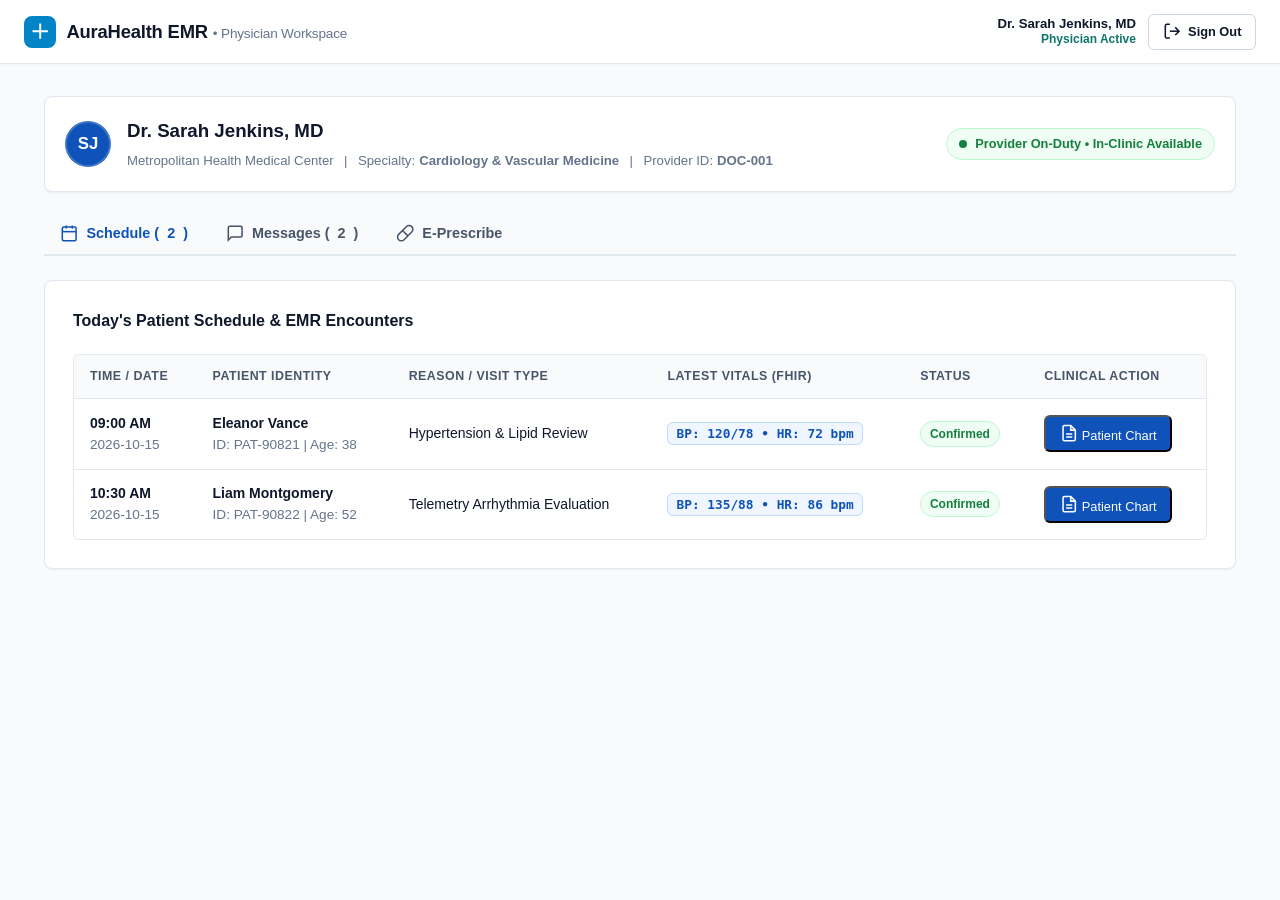
==== commit 97175d55: "Remove telehealth, make layout super responsive across all devices, and overhaul clinical UI design" ====
--- a/doctor-portal.html
+++ b/doctor-portal.html
@@ -28,21 +28,23 @@
 <body>
     <!-- Doctor Specific Navigation -->
     <header class="app-header">
-        <div class="brand-logo">
-            <span class="brand-icon-box">
-                <svg class="hc-icon" viewBox="0 0 24 24" fill="none" stroke="currentColor" stroke-width="2.5"><path d="M12 2v20M2 12h20"/></svg>
-            </span>
-            <span>AuraHealth EMR • Physician Workspace</span>
-        </div>
-        <div style="display:flex; align-items:center; gap: 1rem;">
-            <div style="text-align: right; font-size: 0.85rem;">
-                <strong id="hdrDocName">Dr. Sarah Jenkins, MD</strong>
-                <div style="color: #0d9488; font-weight: 600;" id="hdrDocDept">Physician Active</div>
+        <div class="app-header-inner">
+            <div class="brand-logo">
+                <span class="brand-icon-box">
+                    <svg class="hc-icon" viewBox="0 0 24 24" fill="none" stroke="currentColor" stroke-width="2.5"><path d="M12 2v20M2 12h20"/></svg>
+                </span>
+                <span>AuraHealth EMR <span class="brand-title-sub">• Physician Workspace</span></span>
             </div>
-            <button class="btn btn-secondary" style="padding: 0.4rem 0.85rem; font-size: 0.8rem; display:flex; align-items:center; gap:0.4rem;" onclick="logout()">
-                <svg class="hc-icon" viewBox="0 0 24 24" fill="none" stroke="currentColor" stroke-width="2"><rect x="3" y="11" width="18" height="11" rx="2" ry="2"/><path d="M7 11V7a5 5 0 0 1 10 0v4"/></svg>
-                Sign Out
-            </button>
+            <div class="user-nav-actions">
+                <div class="user-badge-header">
+                    <strong id="hdrDocName">Dr. Sarah Jenkins, MD</strong>
+                    <div class="user-badge-dept" id="hdrDocDept">Physician Active</div>
+                </div>
+                <button class="btn btn-secondary btn-sm" onclick="logout()">
+                    <svg class="hc-icon" viewBox="0 0 24 24" fill="none" stroke="currentColor" stroke-width="2"><path d="M9 21H5a2 2 0 0 1-2-2V5a2 2 0 0 1 2-2h4"/><polyline points="16 17 21 12 16 7"/><line x1="21" y1="12" x2="9" y2="12"/></svg>
+                    <span>Sign Out</span>
+                </button>
+            </div>
         </div>
     </header>
 
@@ -61,7 +63,7 @@
                 </div>
             </div>
             <div class="doc-status-badge">
-                <span class="online-indicator"></span> Provider On-Duty • Telehealth Active
+                <span class="online-indicator"></span> Provider On-Duty • In-Clinic Available
             </div>
         </div>
 
@@ -85,21 +87,23 @@
         <div id="paneAppointments" class="doc-tab-content active">
             <div class="schedule-table-card">
                 <h4 style="margin-top:0;">Today's Patient Schedule & EMR Encounters</h4>
-                <table class="hc-table">
-                    <thead>
-                        <tr>
-                            <th>Time / Date</th>
-                            <th>Patient Identity</th>
-                            <th>Reason / Visit Type</th>
-                            <th>Latest Vitals (FHIR)</th>
-                            <th>Status</th>
-                            <th>Clinical Action</th>
-                        </tr>
-                    </thead>
-                    <tbody id="docRosterBody">
-                        <!-- Populated by store.js -->
-                    </tbody>
-                </table>
+                <div class="table-responsive">
+                    <table class="hc-table">
+                        <thead>
+                            <tr>
+                                <th>Time / Date</th>
+                                <th>Patient Identity</th>
+                                <th>Reason / Visit Type</th>
+                                <th>Latest Vitals (FHIR)</th>
+                                <th>Status</th>
+                                <th>Clinical Action</th>
+                            </tr>
+                        </thead>
+                        <tbody id="docRosterBody">
+                            <!-- Populated by store.js -->
+                        </tbody>
+                    </table>
+                </div>
             </div>
 
             <!-- Patient Chart Drawer / Modal -->
@@ -406,10 +410,8 @@
                                 </button>
                             ` : `
                                 <button class="btn-sm btn-primary" onclick="openChart('${item.patientId}', '${item.patientName}')">
-                                    View Chart
-                                </button>
-                                <button class="btn-sm btn-secondary" onclick="startTelehealth('${item.patientName}')">
-                                    Telehealth
+                                    <svg class="hc-icon" viewBox="0 0 24 24" fill="none" stroke="currentColor" stroke-width="2"><path d="M14 2H6a2 2 0 0 0-2 2v16a2 2 0 0 0 2 2h12a2 2 0 0 0 2-2V8z"/><polyline points="14 2 14 8 20 8"/><line x1="16" y1="13" x2="8" y2="13"/><line x1="16" y1="17" x2="8" y2="17"/></svg>
+                                    Patient Chart
                                 </button>
                             `}
                         </div>
@@ -695,10 +697,6 @@
             box.innerHTML = `<strong>E-Prescription Successfully Issued!</strong> RX ID: <code>${rx.rxNumber}</code>. Transmitted to ${rx.pharmacy} for ${rx.patientName}.`;
         }
 
-        function startTelehealth(patient) {
-            alert(`Launching HIPAA-compliant WebRTC Telehealth Session with ${patient}...\nRoom ID: TELEHEALTH-${Math.floor(1000 + Math.random() * 9000)}`);
-        }
-
         function logout() {
             HealthcareStore.setCurrentUser(null);
             window.location.href = 'login.html';
--- a/ui.apps/src/main/content/jcr_root/apps/healthcare/clientlibs/clientlib-site/css/site.css
+++ b/ui.apps/src/main/content/jcr_root/apps/healthcare/clientlibs/clientlib-site/css/site.css
@@ -1,15 +1,91 @@
+/* ==========================================================================
+   AuraHealth Clinical Design System
+   Professional, human-centered medical UI for clinical & patient portals.
+   WCAG AA/AAA Accessible, Super Responsive across all mobile & desktop viewports.
+   ========================================================================== */
+
 :root {
-    --hc-primary: #0284c7;
-    --hc-primary-dark: #0369a1;
-    --hc-secondary: #0d9488;
+    /* Institutional Clinical Palette - calm, authoritative, trusted */
+    --hc-primary: #0f52ba;
+    --hc-primary-hover: #0c4194;
+    --hc-primary-subtle: #eff6ff;
+    --hc-primary-border: #bfdbfe;
+
+    --hc-teal: #0f766e;
+    --hc-teal-hover: #115e59;
+    --hc-teal-subtle: #f0fdfa;
+    --hc-teal-border: #99f6e4;
+
+    /* Neutrals & Surfaces */
     --hc-bg: #f8fafc;
     --hc-surface: #ffffff;
+    --hc-surface-alt: #f1f5f9;
+    --hc-border: #e2e8f0;
+    --hc-border-strong: #cbd5e1;
+    --hc-border-subtle: #f1f5f9;
+
+    /* Typography & Ink */
     --hc-text-main: #0f172a;
-    --hc-text-muted: #64748b;
-    --hc-border: #e2e8f0;
-    --hc-success: #10b981;
-    --hc-shadow: 0 4px 6px -1px rgb(0 0 0 / 0.1), 0 2px 4px -2px rgb(0 0 0 / 0.1);
-    --hc-radius: 12px;
+    --hc-text-muted: #475569;
+    --hc-text-subtle: #64748b;
+    --hc-text-inverse: #ffffff;
+
+    /* Clinical Status Semantic Indicators */
+    --hc-success: #15803d;
+    --hc-success-bg: #f0fdf4;
+    --hc-success-border: #bbf7d0;
+
+    --hc-warning: #b45309;
+    --hc-warning-bg: #fffbeb;
+    --hc-warning-border: #fde68a;
+
+    --hc-danger: #b91c1c;
+    --hc-danger-bg: #fef2f2;
+    --hc-danger-border: #fecaca;
+
+    --hc-info: #0369a1;
+    --hc-info-bg: #f0f9ff;
+    --hc-info-border: #bae6fd;
+
+    /* Typography Scale */
+    --font-sans: -apple-system, BlinkMacSystemFont, "Segoe UI", Roboto, "Helvetica Neue", Arial, sans-serif;
+    --font-mono: ui-monospace, SFMono-Regular, Menlo, Monaco, Consolas, monospace;
+
+    /* Geometry & Depth */
+    --hc-radius-sm: 6px;
+    --hc-radius: 8px;
+    --hc-radius-lg: 12px;
+    --hc-radius-full: 9999px;
+
+    --hc-shadow-sm: 0 1px 2px 0 rgb(0 0 0 / 0.05);
+    --hc-shadow: 0 1px 3px 0 rgb(0 0 0 / 0.08), 0 1px 2px -1px rgb(0 0 0 / 0.08);
+    --hc-shadow-md: 0 4px 6px -1px rgb(0 0 0 / 0.07), 0 2px 4px -2px rgb(0 0 0 / 0.05);
+    --hc-shadow-lg: 0 10px 15px -3px rgb(0 0 0 / 0.08), 0 4px 6px -4px rgb(0 0 0 / 0.04);
+
+    --touch-min-target: 44px;
+}
+
+/* Base Reset & Accessibility */
+*, *::before, *::after {
+    box-sizing: border-box;
+}
+
+html {
+    font-size: 16px;
+    -webkit-text-size-adjust: 100%;
+    scroll-behavior: smooth;
+}
+
+body {
+    font-family: var(--font-sans);
+    background-color: var(--hc-bg);
+    color: var(--hc-text-main);
+    line-height: 1.5;
+    margin: 0;
+    padding: 0;
+    min-height: 100vh;
+    -webkit-font-smoothing: antialiased;
+    -moz-osx-font-smoothing: grayscale;
 }
 
 /* Enterprise SVG Icon Helpers */
@@ -18,500 +94,266 @@
     width: 1.15rem;
     height: 1.15rem;
     vertical-align: -0.15rem;
-    fill: currentColor;
     flex-shrink: 0;
 }
 .hc-icon-lg {
-    width: 1.75rem;
-    height: 1.75rem;
+    width: 1.5rem;
+    height: 1.5rem;
     vertical-align: middle;
 }
 .hc-icon-xl {
-    width: 2.25rem;
-    height: 2.25rem;
+    width: 2rem;
+    height: 2rem;
     vertical-align: middle;
 }
 
-body {
-    font-family: -apple-system, BlinkMacSystemFont, "Segoe UI", Roboto, Helvetica, Arial, sans-serif;
-    background-color: var(--hc-bg);
-    color: var(--hc-text-main);
-    margin: 0;
-    padding: 0;
-}
-
+/* Layout Container */
 .healthcare-container {
-    max-width: 1200px;
+    max-width: 1240px;
     margin: 0 auto;
-    padding: 2rem 1rem;
-}
-
-/* Nav & Header */
+    padding: 1.5rem 1rem 3rem;
+    width: 100%;
+}
+
+@media (min-width: 768px) {
+    .healthcare-container {
+        padding: 2rem 1.5rem 4rem;
+    }
+}
+
+/* Institutional Header */
 .app-header {
     background: #ffffff;
     border-bottom: 1px solid var(--hc-border);
-    padding: 1rem 2rem;
-    display: flex;
-    justify-content: space-between;
-    align-items: center;
+    padding: 0.75rem 1rem;
     position: sticky;
     top: 0;
     z-index: 100;
+    box-shadow: 0 1px 2px 0 rgb(0 0 0 / 0.03);
+}
+
+.app-header-inner {
+    max-width: 1240px;
+    margin: 0 auto;
+    display: flex;
+    justify-content: space-between;
+    align-items: center;
+    gap: 0.75rem;
+    width: 100%;
+}
+
+@media (min-width: 768px) {
+    .app-header {
+        padding: 0.85rem 1.5rem;
+    }
 }
 
 .brand-logo {
     display: flex;
     align-items: center;
+    gap: 0.65rem;
+    font-weight: 700;
+    font-size: 1.05rem;
+    color: var(--hc-text-main);
+    letter-spacing: -0.01em;
+    min-width: 0;
+    text-decoration: none;
+}
+
+@media (min-width: 640px) {
+    .brand-logo {
+        font-size: 1.15rem;
+    }
+}
+
+.brand-icon-box {
+    display: inline-flex;
+    align-items: center;
+    justify-content: center;
+    width: 34px;
+    height: 34px;
+    background: var(--hc-primary);
+    color: #ffffff;
+    border-radius: var(--hc-radius-sm);
+    flex-shrink: 0;
+}
+
+.brand-title-sub {
+    color: var(--hc-text-subtle);
+    font-weight: 500;
+    font-size: 0.85rem;
+}
+
+.user-nav-actions {
+    display: flex;
+    align-items: center;
     gap: 0.75rem;
-    font-weight: 700;
-    font-size: 1.25rem;
-    color: var(--hc-primary);
-}
-
-.brand-icon {
-    font-size: 1.75rem;
-}
-
-.nav-links {
-    display: flex;
-    gap: 1.5rem;
-}
-
-.nav-links a {
-    text-decoration: none;
-    color: var(--hc-text-muted);
-    font-weight: 500;
-    transition: color 0.2s;
-}
-
-.nav-links a:hover, .nav-links a.active {
-    color: var(--hc-primary);
-}
-
-/* Grid & Layouts */
-.grid-2 {
-    display: grid;
-    grid-template-columns: 1fr 1fr;
-    gap: 1.5rem;
-    margin-top: 2rem;
-}
-
-@media (max-width: 868px) {
-    .grid-2 {
-        grid-template-columns: 1fr;
-    }
-}
-
-/* Doctor Directory */
-.cmp-doctor-directory {
-    background: var(--hc-surface);
-    border-radius: var(--hc-radius);
-    padding: 1.75rem;
-    box-shadow: var(--hc-shadow);
-    margin-bottom: 2rem;
-}
-
-.directory-header {
-    margin-bottom: 1.5rem;
-}
-
-.directory-title {
-    margin: 0 0 0.5rem 0;
-    font-size: 1.5rem;
-}
-
-.directory-subtitle {
-    margin: 0 0 1rem 0;
-    color: var(--hc-text-muted);
-    font-size: 0.95rem;
-}
-
-.doctor-cards-grid {
-    display: grid;
-    grid-template-columns: repeat(auto-fill, minmax(260px, 1fr));
-    gap: 1.25rem;
-}
-
-.doctor-card {
+    flex-shrink: 0;
+}
+
+.user-badge-header {
+    text-align: right;
+    font-size: 0.825rem;
+    line-height: 1.25;
+}
+
+.user-badge-header strong {
+    display: block;
+    color: var(--hc-text-main);
+    font-weight: 600;
+}
+
+.user-badge-header .user-badge-dept {
+    font-size: 0.75rem;
+    font-weight: 600;
+    color: var(--hc-teal);
+}
+
+@media (max-width: 600px) {
+    .user-badge-header {
+        display: none;
+    }
+}
+
+/* Physician & Patient Banner Card */
+.doc-header {
+    background: #ffffff;
     border: 1px solid var(--hc-border);
     border-radius: var(--hc-radius);
     padding: 1.25rem;
-    position: relative;
-    background: #ffffff;
-    display: flex;
-    flex-direction: column;
+    margin-bottom: 1.25rem;
+    display: flex;
     justify-content: space-between;
-    transition: transform 0.2s, box-shadow 0.2s;
-}
-
-.doctor-card:hover {
-    transform: translateY(-2px);
-    box-shadow: var(--hc-shadow);
-}
-
-.doctor-card-badge {
-    position: absolute;
-    top: 1rem;
-    right: 1rem;
-    background: #e0f2fe;
-    color: #0369a1;
-    font-size: 0.75rem;
-    font-weight: 600;
-    padding: 0.25rem 0.6rem;
-    border-radius: 9999px;
-}
-
-.doctor-name {
-    margin: 0.5rem 0 0.75rem 0;
-    font-size: 1.15rem;
-}
-
-.doctor-meta {
-    display: flex;
-    flex-direction: column;
-    gap: 0.4rem;
-    font-size: 0.85rem;
-    color: var(--hc-text-muted);
-    margin-bottom: 1.25rem;
-}
-
-/* Appointment Booking */
-.cmp-appointment-booking {
-    background: var(--hc-surface);
-    border-radius: var(--hc-radius);
-    padding: 1.75rem;
-    box-shadow: var(--hc-shadow);
-}
-
-.booking-header h3 {
-    margin: 0 0 0.5rem 0;
-}
-
-.booking-header p {
-    margin: 0 0 1.5rem 0;
-    color: var(--hc-text-muted);
-}
-
-.form-row {
-    display: grid;
-    grid-template-columns: 1fr 1fr;
+    align-items: center;
     gap: 1rem;
-    margin-bottom: 1rem;
-}
-
-@media (max-width: 600px) {
-    .form-row {
-        grid-template-columns: 1fr;
-    }
-}
-
-.form-group {
-    display: flex;
-    flex-direction: column;
-    gap: 0.4rem;
-    margin-bottom: 1rem;
-}
-
-.form-group label {
-    font-size: 0.875rem;
-    font-weight: 600;
-    color: #334155;
-}
-
-.hc-input, .hc-select, .hc-textarea {
-    width: 100%;
-    box-sizing: border-box;
-    padding: 0.75rem 1rem;
-    border: 1px solid var(--hc-border);
-    border-radius: 8px;
-    font-size: 0.95rem;
-    outline: none;
-    transition: border-color 0.2s;
-}
-
-.hc-input:focus, .hc-select:focus, .hc-textarea:focus {
-    border-color: var(--hc-primary);
-}
-
-.btn {
-    padding: 0.75rem 1.5rem;
-    border-radius: 8px;
-    font-size: 0.95rem;
-    font-weight: 600;
-    cursor: pointer;
-    border: none;
-    transition: background 0.2s;
-}
-
-.btn-primary {
-    background-color: var(--hc-primary);
-    color: #ffffff;
-}
-
-.btn-primary:hover {
-    background-color: var(--hc-primary-dark);
-}
-
-.btn-secondary {
-    background-color: var(--hc-secondary);
-    color: #ffffff;
-}
-
-.btn-secondary:hover {
-    background-color: #0f766e;
-}
-
-/* Patient Portal */
-.cmp-patient-portal {
-    background: var(--hc-surface);
-    border-radius: var(--hc-radius);
-    padding: 1.75rem;
-    box-shadow: var(--hc-shadow);
-    margin-bottom: 2rem;
-}
-
-.portal-header {
-    display: flex;
-    justify-content: space-between;
-    align-items: center;
-    border-bottom: 1px solid var(--hc-border);
-    padding-bottom: 1rem;
-    margin-bottom: 1.5rem;
-}
-
-.portal-user-info {
+    flex-wrap: wrap;
+    box-shadow: var(--hc-shadow-sm);
+}
+
+.doc-header-info {
     display: flex;
     align-items: center;
     gap: 1rem;
-}
-
-.user-avatar {
-    width: 48px;
-    height: 48px;
-    border-radius: 50%;
-    background: #0284c7;
+    min-width: 0;
+}
+
+.doc-avatar, .user-avatar {
+    width: 46px;
+    height: 46px;
+    border-radius: var(--hc-radius-full);
+    background: var(--hc-primary);
     color: #ffffff;
     display: flex;
     align-items: center;
     justify-content: center;
     font-weight: 700;
-    font-size: 1.1rem;
-}
-
-.portal-badge {
-    background: #ecfdf5;
-    color: #065f46;
-    border: 1px solid #a7f3d0;
+    font-size: 1.05rem;
+    flex-shrink: 0;
+    box-shadow: inset 0 0 0 2px rgba(255, 255, 255, 0.2);
+}
+
+.doc-submeta {
+    margin: 0.35rem 0 0;
+    color: var(--hc-text-subtle);
+    font-size: 0.825rem;
+    display: flex;
+    flex-wrap: wrap;
+    align-items: center;
+    gap: 0.35rem 0.65rem;
+}
+
+.doc-submeta span {
+    display: inline-flex;
+    align-items: center;
+    gap: 0.25rem;
+}
+
+.doc-status-badge {
+    display: inline-flex;
+    align-items: center;
+    gap: 0.5rem;
     padding: 0.35rem 0.75rem;
-    border-radius: 9999px;
+    background: var(--hc-success-bg);
+    color: var(--hc-success);
+    border: 1px solid var(--hc-success-border);
+    border-radius: var(--hc-radius-full);
     font-size: 0.8rem;
     font-weight: 600;
-}
-
-.vitals-grid {
-    display: grid;
-    grid-template-columns: repeat(auto-fit, minmax(180px, 1fr));
-    gap: 1rem;
-    margin-bottom: 2rem;
-}
-
-.vital-card {
-    background: #f8fafc;
-    border: 1px solid var(--hc-border);
-    border-radius: 8px;
-    padding: 1rem;
-    display: flex;
-    flex-direction: column;
-}
-
-.vital-label {
-    font-size: 0.8rem;
-    color: var(--hc-text-muted);
-}
-
-.vital-val {
-    font-size: 1.4rem;
-    font-weight: 700;
-    margin: 0.3rem 0;
-    color: var(--hc-primary);
-}
-
-.status-normal {
-    font-size: 0.75rem;
-    color: var(--hc-success);
-    font-weight: 600;
-}
-
-/* Table */
-.hc-table {
-    width: 100%;
-    border-collapse: collapse;
-}
-
-.hc-table th, .hc-table td {
-    padding: 0.75rem 1rem;
-    text-align: left;
-    border-bottom: 1px solid var(--hc-border);
-    font-size: 0.9rem;
-}
-
-.hc-table th {
-    background: #f1f5f9;
-    color: #475569;
-    font-weight: 600;
-}
-
-.badge-success {
-    background: #dcfce7;
-    color: #166534;
-    padding: 0.2rem 0.5rem;
-    border-radius: 4px;
-    font-size: 0.8rem;
-}
-
-.link-download {
-    color: var(--hc-primary);
-    text-decoration: none;
-    font-weight: 500;
-}
-
-.link-download:hover {
-    text-decoration: underline;
-}
-
-/* Consultation Component */
-.cmp-consultation-request {
-    background: var(--hc-surface);
-    border-radius: var(--hc-radius);
-    padding: 1.75rem;
-    box-shadow: var(--hc-shadow);
-}
-
-.security-guarantee {
-    background: #f0fdf4;
-    border: 1px solid #bbf7d0;
-    color: #166534;
-    padding: 0.75rem 1rem;
-    border-radius: 8px;
-    font-size: 0.85rem;
-    margin: 1rem 0 1.5rem 0;
-}
-
-.alert-box {
-    margin-top: 1rem;
-    padding: 1rem;
-    border-radius: 8px;
-    background: #f0fdf4;
-    border: 1px solid #86efac;
-    color: #166534;
-    font-weight: 500;
-}
-
-
-/* Doctor Portal Styles */
-.cmp-doctor-portal {
-    background: var(--hc-surface);
-    border-radius: var(--hc-radius);
-    padding: 1.75rem;
-    box-shadow: var(--hc-shadow);
-    margin-bottom: 2rem;
-}
-
-.doc-header {
-    display: flex;
-    justify-content: space-between;
-    align-items: center;
-    border-bottom: 1px solid var(--hc-border);
-    padding-bottom: 1.25rem;
-    margin-bottom: 1.5rem;
-    flex-wrap: wrap;
-    gap: 1rem;
-}
-
-.doc-header-info {
-    display: flex;
-    align-items: center;
-    gap: 1rem;
-}
-
-.doc-avatar {
-    width: 52px;
-    height: 52px;
-    border-radius: 50%;
-    background: #0d9488;
-    color: #ffffff;
-    display: flex;
-    align-items: center;
-    justify-content: center;
-    font-weight: 700;
-    font-size: 1.2rem;
-}
-
-.doc-submeta {
-    margin: 0.25rem 0 0 0;
-    color: var(--hc-text-muted);
-    font-size: 0.85rem;
-    display: flex;
-    gap: 0.75rem;
-    flex-wrap: wrap;
-}
-
-.doc-status-badge {
-    background: #ecfdf5;
-    color: #065f46;
-    border: 1px solid #6ee7b7;
-    padding: 0.4rem 0.85rem;
-    border-radius: 9999px;
-    font-size: 0.825rem;
-    font-weight: 600;
-    display: flex;
-    align-items: center;
-    gap: 0.5rem;
+    white-space: nowrap;
 }
 
 .online-indicator {
     width: 8px;
     height: 8px;
     border-radius: 50%;
-    background-color: #10b981;
-}
-
+    background-color: var(--hc-success);
+    display: inline-block;
+}
+
+@media (max-width: 640px) {
+    .doc-header {
+        flex-direction: column;
+        align-items: flex-start;
+        padding: 1rem;
+    }
+    .doc-status-badge {
+        align-self: flex-start;
+    }
+}
+
+/* ==========================================================================
+   Responsive Horizontal Navigation Tabs
+   Works seamlessly as a touch ribbon on phones and clean tabs on desktop.
+   ========================================================================== */
 .doc-tabs {
     display: flex;
-    flex-wrap: nowrap;
-    gap: 0.25rem;
+    gap: 0.35rem;
     border-bottom: 2px solid var(--hc-border);
     margin-bottom: 1.5rem;
-    overflow: hidden;
-    width: 100%;
+    overflow-x: auto;
+    -webkit-overflow-scrolling: touch;
+    scrollbar-width: none;
+    padding-bottom: 0;
+}
+
+.doc-tabs::-webkit-scrollbar {
+    display: none;
 }
 
 .doc-tab-btn {
-    background: none;
+    background: transparent;
     border: none;
-    padding: 0.65rem 0.85rem;
-    font-size: 0.85rem;
+    border-bottom: 2px solid transparent;
+    margin-bottom: -2px;
+    padding: 0.75rem 1rem;
+    font-size: 0.9rem;
     font-weight: 600;
     color: var(--hc-text-muted);
     cursor: pointer;
-    border-bottom: 3px solid transparent;
-    margin-bottom: -2px;
-    transition: all 0.2s;
     white-space: nowrap;
     display: inline-flex;
     align-items: center;
-    gap: 0.4rem;
-    flex: 1 1 auto;
-    justify-content: center;
+    gap: 0.5rem;
+    flex-shrink: 0;
+    transition: all 0.15s ease-in-out;
+    min-height: var(--touch-min-target);
 }
 
 .doc-tab-btn:hover {
     color: var(--hc-primary);
+    background-color: var(--hc-primary-subtle);
+    border-radius: var(--hc-radius-sm) var(--hc-radius-sm) 0 0;
 }
 
 .doc-tab-btn.active {
     color: var(--hc-primary);
     border-bottom-color: var(--hc-primary);
+    background: transparent;
+}
+
+.doc-tab-btn:focus-visible {
+    outline: 2px solid var(--hc-primary);
+    outline-offset: -2px;
 }
 
 .doc-tab-content {
@@ -520,38 +362,323 @@
 
 .doc-tab-content.active {
     display: block;
-}
-
+    animation: fadeIn 0.18s ease-in-out;
+}
+
+@keyframes fadeIn {
+    from { opacity: 0; transform: translateY(3px); }
+    to { opacity: 1; transform: translateY(0); }
+}
+
+/* ==========================================================================
+   Clinical Vitals Cards
+   ========================================================================== */
+.vitals-grid {
+    display: grid;
+    grid-template-columns: repeat(2, 1fr);
+    gap: 0.85rem;
+    margin-bottom: 1.5rem;
+}
+
+@media (min-width: 900px) {
+    .vitals-grid {
+        grid-template-columns: repeat(4, 1fr);
+        gap: 1.25rem;
+    }
+}
+
+@media (max-width: 360px) {
+    .vitals-grid {
+        grid-template-columns: 1fr;
+    }
+}
+
+.vital-card {
+    background: #ffffff;
+    border: 1px solid var(--hc-border);
+    border-radius: var(--hc-radius);
+    padding: 1rem 1.15rem;
+    display: flex;
+    flex-direction: column;
+    box-shadow: var(--hc-shadow-sm);
+    transition: border-color 0.15s ease;
+}
+
+.vital-card:hover {
+    border-color: var(--hc-primary-border);
+}
+
+.vital-label {
+    font-size: 0.8rem;
+    font-weight: 600;
+    color: var(--hc-text-subtle);
+    text-transform: uppercase;
+    letter-spacing: 0.04em;
+}
+
+.vital-val {
+    font-size: 1.45rem;
+    font-weight: 700;
+    margin: 0.35rem 0 0.15rem;
+    color: var(--hc-text-main);
+    font-feature-settings: "tnum";
+    font-variant-numeric: tabular-nums;
+}
+
+.vital-status {
+    font-size: 0.775rem;
+    color: var(--hc-text-muted);
+}
+
+.status-normal {
+    font-size: 0.775rem;
+    color: var(--hc-success);
+    font-weight: 600;
+}
+
+/* ==========================================================================
+   Responsive Tables & Roster View
+   ========================================================================== */
+.schedule-table-card, .cmp-patient-portal, .inbox-card, .rx-card, .cmp-consultation-request {
+    background: var(--hc-surface);
+    border: 1px solid var(--hc-border);
+    border-radius: var(--hc-radius);
+    padding: 1.25rem;
+    box-shadow: var(--hc-shadow-sm);
+    margin-bottom: 1.5rem;
+}
+
+@media (min-width: 768px) {
+    .schedule-table-card, .cmp-patient-portal, .inbox-card, .rx-card, .cmp-consultation-request {
+        padding: 1.75rem;
+    }
+}
+
+.table-responsive {
+    width: 100%;
+    overflow-x: auto;
+    -webkit-overflow-scrolling: touch;
+    margin-top: 1rem;
+    border-radius: var(--hc-radius-sm);
+    border: 1px solid var(--hc-border);
+}
+
+.hc-table {
+    width: 100%;
+    border-collapse: collapse;
+    font-size: 0.875rem;
+    text-align: left;
+    min-width: 600px;
+}
+
+.hc-table th {
+    background: #f8fafc;
+    color: var(--hc-text-muted);
+    font-weight: 600;
+    font-size: 0.775rem;
+    text-transform: uppercase;
+    letter-spacing: 0.04em;
+    padding: 0.75rem 1rem;
+    border-bottom: 1px solid var(--hc-border);
+    white-space: nowrap;
+}
+
+.hc-table td {
+    padding: 0.85rem 1rem;
+    border-bottom: 1px solid var(--hc-border);
+    color: var(--hc-text-main);
+    vertical-align: middle;
+}
+
+.hc-table tr:last-child td {
+    border-bottom: none;
+}
+
+.hc-table tr:hover td {
+    background-color: #fafbfc;
+}
+
+/* Clinical Status Badges */
 .badge-vitals {
-    background: #eff6ff;
-    color: #1d4ed8;
-    padding: 0.25rem 0.5rem;
-    border-radius: 4px;
+    background: var(--hc-primary-subtle);
+    color: var(--hc-primary);
+    border: 1px solid var(--hc-primary-border);
+    padding: 0.2rem 0.5rem;
+    border-radius: var(--hc-radius-sm);
     font-size: 0.8rem;
-    font-family: monospace;
-}
-
+    font-weight: 600;
+    font-family: var(--font-mono);
+}
+
+.badge-success {
+    background: var(--hc-success-bg);
+    color: var(--hc-success);
+    border: 1px solid var(--hc-success-border);
+    padding: 0.2rem 0.55rem;
+    border-radius: var(--hc-radius-full);
+    font-size: 0.75rem;
+    font-weight: 600;
+    display: inline-flex;
+    align-items: center;
+    gap: 0.25rem;
+}
+
+.badge-warning {
+    background: var(--hc-warning-bg);
+    color: var(--hc-warning);
+    border: 1px solid var(--hc-warning-border);
+    padding: 0.2rem 0.55rem;
+    border-radius: var(--hc-radius-full);
+    font-size: 0.75rem;
+    font-weight: 600;
+    display: inline-flex;
+    align-items: center;
+    gap: 0.25rem;
+}
+
+.portal-badge {
+    background: var(--hc-teal-subtle);
+    color: var(--hc-teal);
+    border: 1px solid var(--hc-teal-border);
+    padding: 0.35rem 0.75rem;
+    border-radius: var(--hc-radius-full);
+    font-size: 0.8rem;
+    font-weight: 600;
+    display: inline-flex;
+    align-items: center;
+}
+
+/* Action Buttons & Button Groups */
 .action-buttons-group {
     display: flex;
-    gap: 0.5rem;
+    gap: 0.4rem;
+    flex-wrap: wrap;
+    align-items: center;
+}
+
+.btn {
+    display: inline-flex;
+    align-items: center;
+    justify-content: center;
+    gap: 0.45rem;
+    padding: 0.65rem 1.25rem;
+    border-radius: var(--hc-radius);
+    font-size: 0.9rem;
+    font-weight: 600;
+    cursor: pointer;
+    border: 1px solid transparent;
+    transition: all 0.15s ease-in-out;
+    text-decoration: none;
+    line-height: 1.25;
+    min-height: var(--touch-min-target);
+}
+
+.btn:focus-visible {
+    outline: 2px solid var(--hc-primary);
+    outline-offset: 2px;
+}
+
+.btn-primary {
+    background-color: var(--hc-primary);
+    color: #ffffff;
+}
+
+.btn-primary:hover {
+    background-color: var(--hc-primary-hover);
+}
+
+.btn-secondary {
+    background-color: #ffffff;
+    color: var(--hc-text-main);
+    border-color: var(--hc-border-strong);
+}
+
+.btn-secondary:hover {
+    background-color: var(--hc-surface-alt);
+    border-color: #94a3b8;
+}
+
+.btn-teal {
+    background-color: var(--hc-teal);
+    color: #ffffff;
+}
+
+.btn-teal:hover {
+    background-color: var(--hc-teal-hover);
 }
 
 .btn-sm {
-    padding: 0.4rem 0.75rem;
+    padding: 0.45rem 0.85rem;
     font-size: 0.8rem;
-    border-radius: 6px;
-    cursor: pointer;
-    border: none;
-    font-weight: 600;
-}
-
-/* Patient Chart Panel */
+    border-radius: var(--hc-radius-sm);
+    min-height: 36px;
+}
+
+/* Forms & Clinical Inputs */
+.form-row {
+    display: grid;
+    grid-template-columns: 1fr;
+    gap: 1rem;
+    margin-bottom: 1rem;
+}
+
+@media (min-width: 640px) {
+    .form-row {
+        grid-template-columns: 1fr 1fr;
+    }
+}
+
+.form-group {
+    display: flex;
+    flex-direction: column;
+    gap: 0.35rem;
+    margin-bottom: 1rem;
+}
+
+.form-group label {
+    font-size: 0.825rem;
+    font-weight: 600;
+    color: var(--hc-text-muted);
+}
+
+.hc-input, .hc-select, .hc-textarea {
+    width: 100%;
+    padding: 0.65rem 0.85rem;
+    border: 1px solid var(--hc-border-strong);
+    border-radius: var(--hc-radius);
+    font-size: 0.925rem;
+    font-family: inherit;
+    color: var(--hc-text-main);
+    background-color: #ffffff;
+    transition: border-color 0.15s ease, box-shadow 0.15s ease;
+    min-height: var(--touch-min-target);
+}
+
+.hc-textarea {
+    min-height: 80px;
+    resize: vertical;
+}
+
+.hc-input:focus, .hc-select:focus, .hc-textarea:focus {
+    outline: none;
+    border-color: var(--hc-primary);
+    box-shadow: 0 0 0 3px rgba(15, 82, 186, 0.15);
+}
+
+/* Patient Chart Panel / Clinical Drawer */
 .patient-chart-panel {
     margin-top: 1.5rem;
-    border: 1px solid #cbd5e1;
-    border-radius: var(--hc-radius);
-    background: #f8fafc;
+    border: 1px solid var(--hc-border);
+    border-radius: var(--hc-radius);
+    background: #ffffff;
     padding: 1.25rem;
+    box-shadow: var(--hc-shadow-md);
+}
+
+@media (min-width: 768px) {
+    .patient-chart-panel {
+        padding: 1.75rem;
+    }
 }
 
 .chart-header {
@@ -559,22 +686,48 @@
     justify-content: space-between;
     align-items: center;
     border-bottom: 1px solid var(--hc-border);
-    padding-bottom: 0.75rem;
-    margin-bottom: 1rem;
+    padding-bottom: 0.85rem;
+    margin-bottom: 1.25rem;
 }
 
 .btn-close {
     background: none;
     border: none;
-    font-size: 1.5rem;
+    font-size: 1.75rem;
+    line-height: 1;
     cursor: pointer;
-    color: #64748b;
+    color: var(--hc-text-subtle);
+    padding: 0.25rem 0.5rem;
+    border-radius: var(--hc-radius-sm);
+    min-height: var(--touch-min-target);
+    min-width: var(--touch-min-target);
+    display: inline-flex;
+    align-items: center;
+    justify-content: center;
+}
+
+.btn-close:hover {
+    color: var(--hc-text-main);
+    background-color: var(--hc-surface-alt);
 }
 
 .chart-body {
     display: grid;
-    grid-template-columns: 1fr 1fr;
+    grid-template-columns: 1fr;
     gap: 1.5rem;
+}
+
+@media (min-width: 868px) {
+    .chart-body {
+        grid-template-columns: 1fr 1fr;
+    }
+}
+
+.chart-col {
+    background: #f8fafc;
+    border: 1px solid var(--hc-border);
+    border-radius: var(--hc-radius);
+    padding: 1.15rem;
 }
 
 .clinical-entry-form {
@@ -584,28 +737,19 @@
 
 .clinical-form-grid {
     display: grid;
-    grid-template-columns: repeat(2, minmax(0, 1fr));
+    grid-template-columns: 1fr;
     gap: 0.75rem;
 }
 
-.clinical-entry-form .form-group {
-    margin-bottom: 0;
-}
-
-.clinical-form-status {
-    min-height: 1.2rem;
-    margin: 0.4rem 0;
-    font-size: 0.82rem;
-}
-
-.clinical-medication-list {
-    margin: 0.5rem 0 0;
-    padding-left: 1.25rem;
+@media (min-width: 480px) {
+    .clinical-form-grid {
+        grid-template-columns: repeat(2, minmax(0, 1fr));
+    }
 }
 
 .clinical-record-section {
     border: 1px solid var(--hc-border);
-    border-radius: 6px;
+    border-radius: var(--hc-radius-sm);
     margin-top: 0.65rem;
     padding: 0.65rem 0.75rem;
     background: #ffffff;
@@ -615,270 +759,176 @@
     display: flex;
     justify-content: space-between;
     align-items: center;
-    gap: 0.75rem;
     cursor: pointer;
     font-weight: 600;
-}
-
-.clinical-record-section[open] summary {
-    padding-bottom: 0.55rem;
-    border-bottom: 1px solid var(--hc-border);
-}
-
-.clinical-record-count {
-    font-size: 0.8rem;
-    font-weight: 400;
+    font-size: 0.875rem;
 }
 
 .clinical-lab-list {
-    max-height: 12rem;
+    max-height: 14rem;
     margin-top: 0.5rem;
     overflow: auto;
-}
-
-.clinical-lab-table {
-    min-width: 520px;
-}
-
-.clinical-history-table {
-    min-width: 620px;
-}
-
-.clinical-lab-table th,
-.clinical-lab-table td,
-.clinical-history-table th,
-.clinical-history-table td {
-    padding: 0.45rem 0.55rem;
-    font-size: 0.8rem;
-    vertical-align: top;
-    overflow-wrap: anywhere;
-}
-
+    -webkit-overflow-scrolling: touch;
+}
+
+/* Patient Clinical History Section */
 .patient-clinical-history {
     border-top: 1px solid var(--hc-border);
     margin-top: 1.5rem;
-    padding-top: 1rem;
-}
-
-.patient-clinical-history h4 {
-    margin: 0 0 0.75rem;
+    padding-top: 1.25rem;
 }
 
 .patient-history-grid {
     display: grid;
-    grid-template-columns: repeat(3, minmax(0, 1fr));
-    gap: 1rem;
-}
-
-.patient-history-grid p,
-.patient-history-grid ul {
+    grid-template-columns: 1fr;
+    gap: 0.85rem;
+}
+
+@media (min-width: 640px) {
+    .patient-history-grid {
+        grid-template-columns: repeat(3, minmax(0, 1fr));
+    }
+}
+
+.patient-history-grid > div {
+    background: #f8fafc;
+    border: 1px solid var(--hc-border);
+    border-radius: var(--hc-radius-sm);
+    padding: 0.85rem;
+}
+
+.patient-history-grid strong {
+    font-size: 0.8rem;
+    color: var(--hc-text-subtle);
+    text-transform: uppercase;
+    letter-spacing: 0.03em;
+    display: block;
+}
+
+.patient-history-grid p {
     margin: 0.35rem 0 0;
-}
-
-.patient-history-grid ul {
-    padding-left: 1.25rem;
-}
-
-@media (max-width: 768px) {
-    .chart-body {
-        grid-template-columns: 1fr;
-    }
-}
-
-@media (max-width: 480px) {
-    .clinical-form-grid {
-        grid-template-columns: 1fr;
-    }
-
-    .patient-history-grid {
-        grid-template-columns: 1fr;
-    }
-}
-
-.history-item {
     font-size: 0.9rem;
-    margin: 0.4rem 0;
-}
-
-/* Message items */
-.message-item {
-    border: 1px solid var(--hc-border);
-    border-radius: 8px;
-    padding: 1rem;
-    margin-bottom: 0.75rem;
-    background: #ffffff;
-}
-
-.message-meta {
-    display: flex;
-    justify-content: space-between;
-    font-size: 0.9rem;
-    margin-bottom: 0.3rem;
-}
-
-.message-time {
-    font-size: 0.8rem;
-}
-
-.message-subject {
-    font-weight: 600;
-    font-size: 0.9rem;
-}
-
-.message-snippet {
-    margin: 0.4rem 0 0.75rem 0;
-    font-size: 0.9rem;
-}
-
-.message-actions {
-    display: flex;
-    justify-content: space-between;
-    align-items: center;
-}
-
-.status-tag {
-    font-size: 0.75rem;
-    font-weight: 600;
-}
-
-.reply-box {
-    margin-top: 1rem;
-    background: #f1f5f9;
-    padding: 1rem;
-    border-radius: 8px;
-}
-
+    font-weight: 500;
+    color: var(--hc-text-main);
+}
+
+/* Messaging & Communications */
 .conversation-thread {
     border: 1px solid var(--hc-border);
-    border-radius: 8px;
+    border-radius: var(--hc-radius);
     background: #ffffff;
-    padding: 0;
-    margin-bottom: 1rem;
-}
-
-.conversation-summary,
-.conversation-entry-meta,
-.conversation-actions,
-.conversation-reply-actions {
-    display: flex;
-    align-items: center;
-    justify-content: space-between;
-    gap: 0.75rem;
+    margin-bottom: 0.85rem;
+    overflow: hidden;
 }
 
 .conversation-summary {
     list-style: none;
     cursor: pointer;
-    padding: 1rem;
+    padding: 1rem 1.15rem;
+    display: flex;
+    align-items: center;
+    justify-content: space-between;
+    gap: 0.75rem;
+    background: #ffffff;
+    transition: background-color 0.15s ease;
 }
 
 .conversation-summary::-webkit-details-marker {
     display: none;
 }
 
-.conversation-summary::after {
-    content: "+";
-    flex-shrink: 0;
+.conversation-summary:hover {
+    background-color: #f8fafc;
 }
 
 .conversation-thread[open] .conversation-summary {
     border-bottom: 1px solid var(--hc-border);
-}
-
-.conversation-thread[open] .conversation-summary::after {
-    content: "-";
-}
-
-.conversation-summary-main {
-    flex: 1;
-    min-width: 0;
-}
-
-.conversation-summary:hover {
-    background: #f8fafc;
+    background-color: #f8fafc;
 }
 
 .conversation-history {
-    padding: 0 1rem 1rem;
-}
-
-.conversation-context,
-.conversation-entry-label {
-    margin: 0;
-    font-size: 0.8rem;
-}
-
-.conversation-subject {
-    margin: 0.2rem 0 0;
-    font-size: 1rem;
-}
-
-.conversation-count,
-.conversation-entry-meta span {
-    font-size: 0.8rem;
-}
-
-.conversation-preview {
-    display: -webkit-box;
-    margin: 0.45rem 0 0;
-    overflow: hidden;
-    overflow-wrap: anywhere;
-    font-size: 0.85rem;
-    -webkit-box-orient: vertical;
-    -webkit-line-clamp: 2;
+    padding: 0 1.15rem 1.15rem;
 }
 
 .conversation-entry {
     padding: 0.85rem 0;
-}
-
-.conversation-reply {
-    border-top: 1px solid var(--hc-border);
-}
-
-.conversation-entry-meta {
-    justify-content: flex-start;
-    flex-wrap: wrap;
-}
-
-.conversation-entry-label {
-    margin-top: 0.5rem;
-}
-
-.conversation-body {
-    margin: 0.35rem 0 0;
-    font-size: 0.9rem;
-    line-height: 1.5;
-    white-space: pre-wrap;
-    overflow-wrap: anywhere;
-}
-
-.conversation-actions {
-    justify-content: flex-end;
-    padding-top: 0.5rem;
-    border-top: 1px solid var(--hc-border);
+    border-bottom: 1px solid var(--hc-border-subtle);
+}
+
+.conversation-entry:last-child {
+    border-bottom: none;
 }
 
 .conversation-reply-form {
     display: grid;
     gap: 0.65rem;
-    margin-top: 0.75rem;
-}
-
-.conversation-reply-form[hidden] {
-    display: none;
-}
-
-.conversation-reply-actions {
-    justify-content: flex-end;
-}
-
-@media (max-width: 600px) {
-    .conversation-summary {
-        align-items: flex-start;
-    }
-
-    .conversation-count {
-        flex-shrink: 0;
-    }
-}
+    margin-top: 1rem;
+    padding-top: 1rem;
+    border-top: 1px solid var(--hc-border);
+}
+
+.compose-card {
+    background: #f8fafc;
+    border: 1px solid var(--hc-border);
+    border-radius: var(--hc-radius);
+    padding: 1.15rem;
+    margin-bottom: 1.5rem;
+}
+
+/* Feedback & Notice Alerts */
+.alert-box {
+    padding: 0.85rem 1rem;
+    border-radius: var(--hc-radius);
+    font-size: 0.875rem;
+    margin-top: 1rem;
+    display: flex;
+    align-items: center;
+    gap: 0.5rem;
+    background-color: var(--hc-success-bg);
+    border: 1px solid var(--hc-success-border);
+    color: var(--hc-success);
+}
+
+.security-guarantee {
+    background: var(--hc-teal-subtle);
+    border: 1px solid var(--hc-teal-border);
+    color: var(--hc-teal);
+    padding: 0.75rem 1rem;
+    border-radius: var(--hc-radius);
+    font-size: 0.825rem;
+    margin: 1rem 0 1.25rem;
+    display: flex;
+    align-items: center;
+    gap: 0.5rem;
+}
+
+.link-download {
+    color: var(--hc-primary);
+    text-decoration: none;
+    font-weight: 600;
+}
+
+.link-download:hover {
+    text-decoration: underline;
+}
+
+/* Text Utility */
+.text-muted {
+    color: var(--hc-text-subtle);
+    font-size: 0.85rem;
+}
+
+/* Print Optimization for EHR Records */
+@media print {
+    .app-header, .doc-tabs, .btn, .btn-close, .action-buttons-group {
+        display: none !important;
+    }
+    .healthcare-container {
+        padding: 0;
+        max-width: 100%;
+    }
+    .schedule-table-card, .patient-chart-panel {
+        box-shadow: none;
+        border: none;
+    }
+}
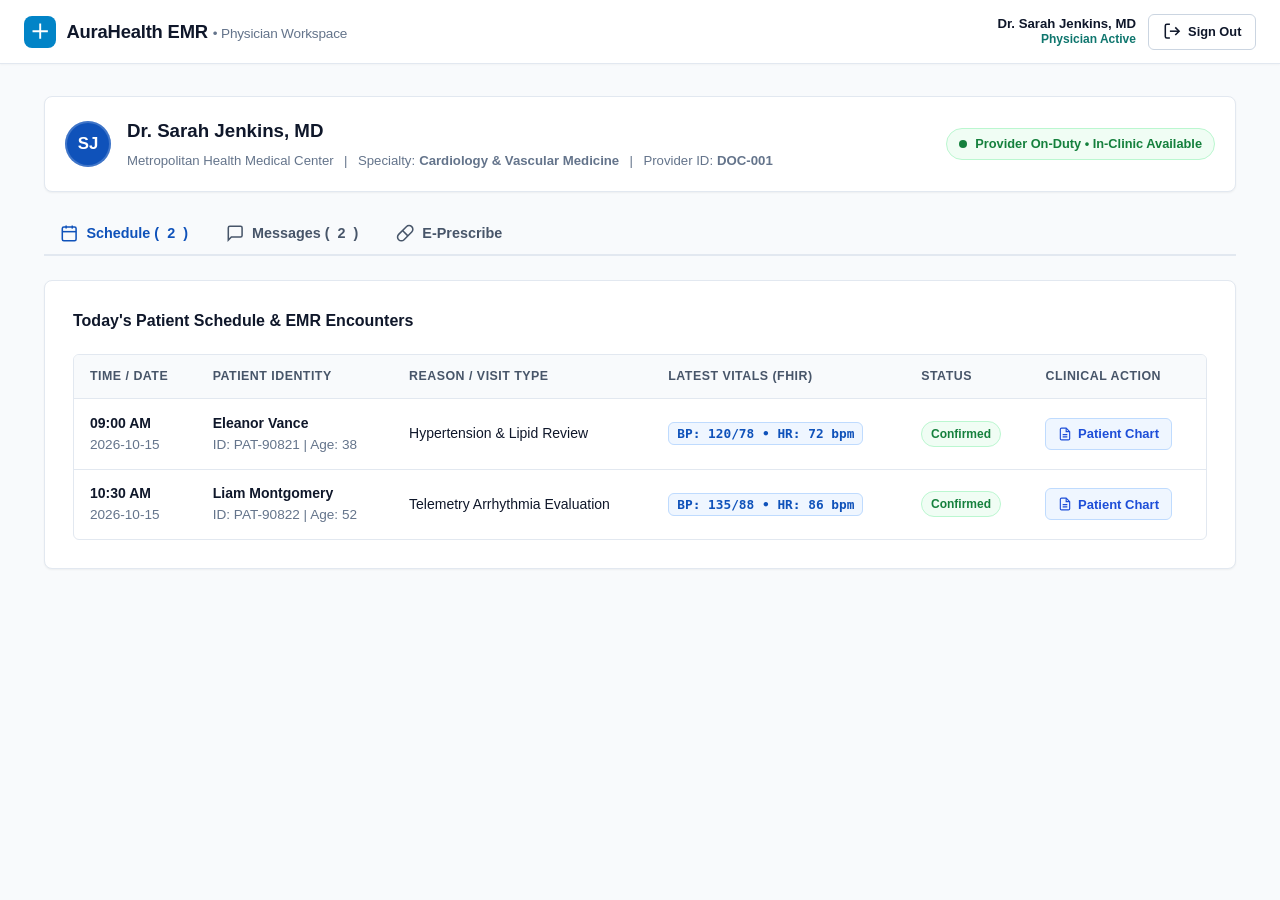
==== commit b1dd1e87: "Standardize clinical action buttons and status badges for clean symmetrical alignment" ====
--- a/doctor-portal.html
+++ b/doctor-portal.html
@@ -380,40 +380,45 @@
             const tbody = document.getElementById('docRosterBody');
             tbody.innerHTML = state.appointments.map(item => {
                 const isPending = item.status === 'Pending Confirmation';
+                const isDeclined = item.status === 'Declined';
                 const statusBadge = isPending 
-                    ? `<span style="background:#fef3c7; color:#92400e; padding:3px 8px; border-radius:4px; font-weight:600; font-size:0.8rem;">Pending Review</span>`
-                    : (item.status === 'Declined'
-                        ? `<span style="background:#fee2e2; color:#991b1b; padding:3px 8px; border-radius:4px; font-weight:600; font-size:0.8rem;">Declined</span>`
+                    ? `<span class="badge-warning">Pending Review</span>`
+                    : (isDeclined
+                        ? `<span class="badge-danger">Declined</span>`
                         : `<span class="badge-success">${item.status}</span>`);
 
                 return `
                 <tr>
-                    <td><strong>${item.time}</strong><br><small class="text-muted">${item.date}</small></td>
-                    <td>
+                    <td data-label="Time & Date"><strong>${item.time}</strong><br><small class="text-muted">${item.date}</small></td>
+                    <td data-label="Patient">
                         <div><strong>${item.patientName}</strong></div>
                         <small class="text-muted">ID: ${item.patientId} | Age: ${item.age || 38}</small>
                     </td>
-                    <td>${item.type}</td>
-                    <td><span class="badge-vitals">${(() => {
+                    <td data-label="Visit Type">${item.type}</td>
+                    <td data-label="Latest Vitals"><span class="badge-vitals">${(() => {
                         const latestVitals = HealthcareStore.getClinicalRecord(item.patientId).vitals.slice(-1)[0];
                         return latestVitals ? `BP: ${latestVitals.bloodPressure} • HR: ${latestVitals.heartRate} bpm` : (item.vitals || 'No vitals recorded');
                     })()}</span></td>
-                    <td>${statusBadge}</td>
-                    <td>
+                    <td data-label="Status">${statusBadge}</td>
+                    <td data-label="Action">
                         <div class="action-buttons-group">
                             ${isPending ? `
-                                <button class="btn-sm btn-primary" style="background:#16a34a;" onclick="confirmDoctorAppointment('${item.id}', '${item.patientName}')">
-                                    Approve & Confirm
+                                <button class="btn-action btn-action-approve" onclick="confirmDoctorAppointment('${item.id}', '${item.patientName}')" title="Approve and confirm appointment">
+                                    <svg class="hc-icon" viewBox="0 0 24 24" fill="none" stroke="currentColor" stroke-width="2.5"><polyline points="20 6 9 17 4 12"/></svg>
+                                    <span>Approve</span>
                                 </button>
-                                <button class="btn-sm btn-secondary" style="background:#dc2626;" onclick="declineDoctorAppointment('${item.id}', '${item.patientName}')">
-                                    Decline
+                                <button class="btn-action btn-action-decline" onclick="declineDoctorAppointment('${item.id}', '${item.patientName}')" title="Decline appointment request">
+                                    <svg class="hc-icon" viewBox="0 0 24 24" fill="none" stroke="currentColor" stroke-width="2.5"><line x1="18" y1="6" x2="6" y2="18"/><line x1="6" y1="6" x2="18" y2="18"/></svg>
+                                    <span>Decline</span>
                                 </button>
+                            ` : (isDeclined ? `
+                                <span class="action-muted-status">Slot Released</span>
                             ` : `
-                                <button class="btn-sm btn-primary" onclick="openChart('${item.patientId}', '${item.patientName}')">
+                                <button class="btn-action btn-action-chart" onclick="openChart('${item.patientId}', '${item.patientName}')" title="Open patient chart">
                                     <svg class="hc-icon" viewBox="0 0 24 24" fill="none" stroke="currentColor" stroke-width="2"><path d="M14 2H6a2 2 0 0 0-2 2v16a2 2 0 0 0 2 2h12a2 2 0 0 0 2-2V8z"/><polyline points="14 2 14 8 20 8"/><line x1="16" y1="13" x2="8" y2="13"/><line x1="16" y1="17" x2="8" y2="17"/></svg>
-                                    Patient Chart
+                                    <span>Patient Chart</span>
                                 </button>
-                            `}
+                            `)}
                         </div>
                     </td>
                 </tr>
@@ -526,7 +531,11 @@
                         ? new Date(entry.updatedAt).toLocaleString()
                         : 'Date not recorded';
                     [savedAt, entry.primaryDiagnosis || 'Not recorded', entry.allergies || 'Not recorded', entry.updatedBy || 'Not recorded']
-                        .forEach(value => { row.insertCell().textContent = value; });
+                        .forEach((value, idx) => {
+                        const cell = row.insertCell();
+                        cell.setAttribute('data-label', ['Saved', 'Diagnosis', 'Allergies', 'Recorded By'][idx]);
+                        cell.textContent = value;
+                    });
                 });
             }
 
@@ -542,8 +551,11 @@
             } else {
                 labReports.forEach(lab => {
                     const row = labList.insertRow();
-                    [lab.test, lab.date, `${lab.result} / ${lab.status || 'Final'}`, lab.doctorName || 'Not recorded'].forEach(value => {
-                        row.insertCell().textContent = value;
+                    const labHdrs = ['Test', 'Date', 'Result / Status', 'Reviewed By'];
+                    [lab.test, lab.date, `${lab.result} / ${lab.status || 'Final'}`, lab.doctorName || 'Not recorded'].forEach((value, idx) => {
+                        const cell = row.insertCell();
+                        cell.setAttribute('data-label', labHdrs[idx]);
+                        cell.textContent = value;
                     });
                 });
             }
--- a/ui.apps/src/main/content/jcr_root/apps/healthcare/clientlibs/clientlib-site/css/site.css
+++ b/ui.apps/src/main/content/jcr_root/apps/healthcare/clientlibs/clientlib-site/css/site.css
@@ -932,3 +932,222 @@
         border: none;
     }
 }
+
+
+/* ==========================================================================
+   Mobile-First Organic Responsive Tables
+   On phones and small screens (<= 768px), tables transform organically into
+   clean, native stacked cards. No awkward horizontal swiping needed!
+   ========================================================================== */
+@media (max-width: 768px) {
+    .table-responsive {
+        border: none;
+        overflow-x: visible;
+        margin-top: 0.75rem;
+    }
+
+    .hc-table {
+        min-width: 0 !important;
+        display: block;
+        width: 100%;
+        border-collapse: separate;
+    }
+
+    .hc-table thead {
+        display: none; /* Hide tabular column header row on small screens */
+    }
+
+    .hc-table tbody {
+        display: flex;
+        flex-direction: column;
+        gap: 0.85rem;
+        width: 100%;
+    }
+
+    .hc-table tr {
+        display: flex;
+        flex-direction: column;
+        background: #ffffff;
+        border: 1px solid var(--hc-border);
+        border-radius: 10px;
+        padding: 0.85rem 1rem;
+        box-shadow: 0 1px 3px rgba(0, 0, 0, 0.04);
+        width: 100%;
+        box-sizing: border-box;
+    }
+
+    .hc-table tr:hover td {
+        background-color: transparent;
+    }
+
+    .hc-table td {
+        display: flex;
+        justify-content: space-between;
+        align-items: flex-start;
+        padding: 0.45rem 0;
+        border-bottom: 1px solid #f1f5f9;
+        font-size: 0.875rem;
+        text-align: right;
+        width: 100%;
+        box-sizing: border-box;
+        gap: 0.75rem;
+    }
+
+    .hc-table td:last-child {
+        border-bottom: none;
+        padding-top: 0.65rem;
+        padding-bottom: 0.15rem;
+    }
+
+    .hc-table td::before {
+        content: attr(data-label);
+        font-weight: 600;
+        color: var(--hc-text-muted);
+        font-size: 0.75rem;
+        text-transform: uppercase;
+        letter-spacing: 0.03em;
+        text-align: left;
+        margin-right: 0.5rem;
+        flex-shrink: 0;
+        padding-top: 2px;
+    }
+
+    .hc-table td[colspan] {
+        display: block;
+        text-align: center;
+        border-bottom: none;
+        padding: 1rem;
+    }
+
+    .hc-table td[colspan]::before {
+        display: none;
+    }
+
+    .hc-table td .action-buttons-group {
+        width: 100%;
+        justify-content: flex-end;
+        gap: 0.5rem;
+        display: flex;
+        flex-wrap: wrap;
+    }
+
+    .hc-table td .action-buttons-group .btn-sm {
+        min-height: 40px;
+        padding: 0.4rem 0.85rem;
+        font-size: 0.85rem;
+    }
+}
+
+
+/* Clinical Status Badges */
+.badge-danger {
+    background: var(--hc-danger-bg);
+    color: var(--hc-danger);
+    border: 1px solid var(--hc-danger-border);
+    padding: 0.2rem 0.55rem;
+    border-radius: var(--hc-radius-full);
+    font-size: 0.75rem;
+    font-weight: 600;
+    display: inline-flex;
+    align-items: center;
+    gap: 0.25rem;
+}
+
+/* Symmetrical, Institutional Clinical Table Action Buttons */
+.action-buttons-group {
+    display: inline-flex;
+    align-items: center;
+    gap: 0.45rem;
+    vertical-align: middle;
+}
+
+.btn-action {
+    display: inline-flex;
+    align-items: center;
+    justify-content: center;
+    gap: 0.35rem;
+    height: 32px;
+    min-width: 84px;
+    padding: 0 0.75rem;
+    font-size: 0.8125rem;
+    font-weight: 600;
+    font-family: inherit;
+    border-radius: 6px;
+    border: 1px solid transparent;
+    cursor: pointer;
+    white-space: nowrap;
+    text-decoration: none;
+    line-height: 1;
+    box-sizing: border-box;
+    transition: all 0.15s ease-in-out;
+}
+
+.btn-action .hc-icon,
+.btn-action svg {
+    width: 14px;
+    height: 14px;
+    flex-shrink: 0;
+}
+
+/* Symmetrical clinical approve button: calm clinical green */
+.btn-action-approve {
+    background: #f0fdf4;
+    color: #15803d;
+    border-color: #bbf7d0;
+}
+
+.btn-action-approve:hover {
+    background: #15803d;
+    color: #ffffff;
+    border-color: #15803d;
+}
+
+/* Symmetrical clinical decline button: calm clinical red */
+.btn-action-decline {
+    background: #fef2f2;
+    color: #b91c1c;
+    border-color: #fecaca;
+}
+
+.btn-action-decline:hover {
+    background: #b91c1c;
+    color: #ffffff;
+    border-color: #b91c1c;
+}
+
+/* Clinical chart button: institutional clinical blue */
+.btn-action-chart {
+    background: #eff6ff;
+    color: #1d4ed8;
+    border-color: #bfdbfe;
+    min-width: 108px;
+}
+
+.btn-action-chart:hover {
+    background: #1d4ed8;
+    color: #ffffff;
+    border-color: #1d4ed8;
+}
+
+.action-muted-status {
+    display: inline-flex;
+    align-items: center;
+    height: 32px;
+    font-size: 0.8125rem;
+    color: #94a3b8;
+    font-weight: 500;
+    font-style: italic;
+    padding: 0 0.35rem;
+}
+
+@media (max-width: 640px) {
+    .action-buttons-group {
+        display: flex;
+        width: 100%;
+        gap: 0.5rem;
+    }
+    .action-buttons-group .btn-action {
+        flex: 1;
+        min-height: 38px;
+    }
+}
